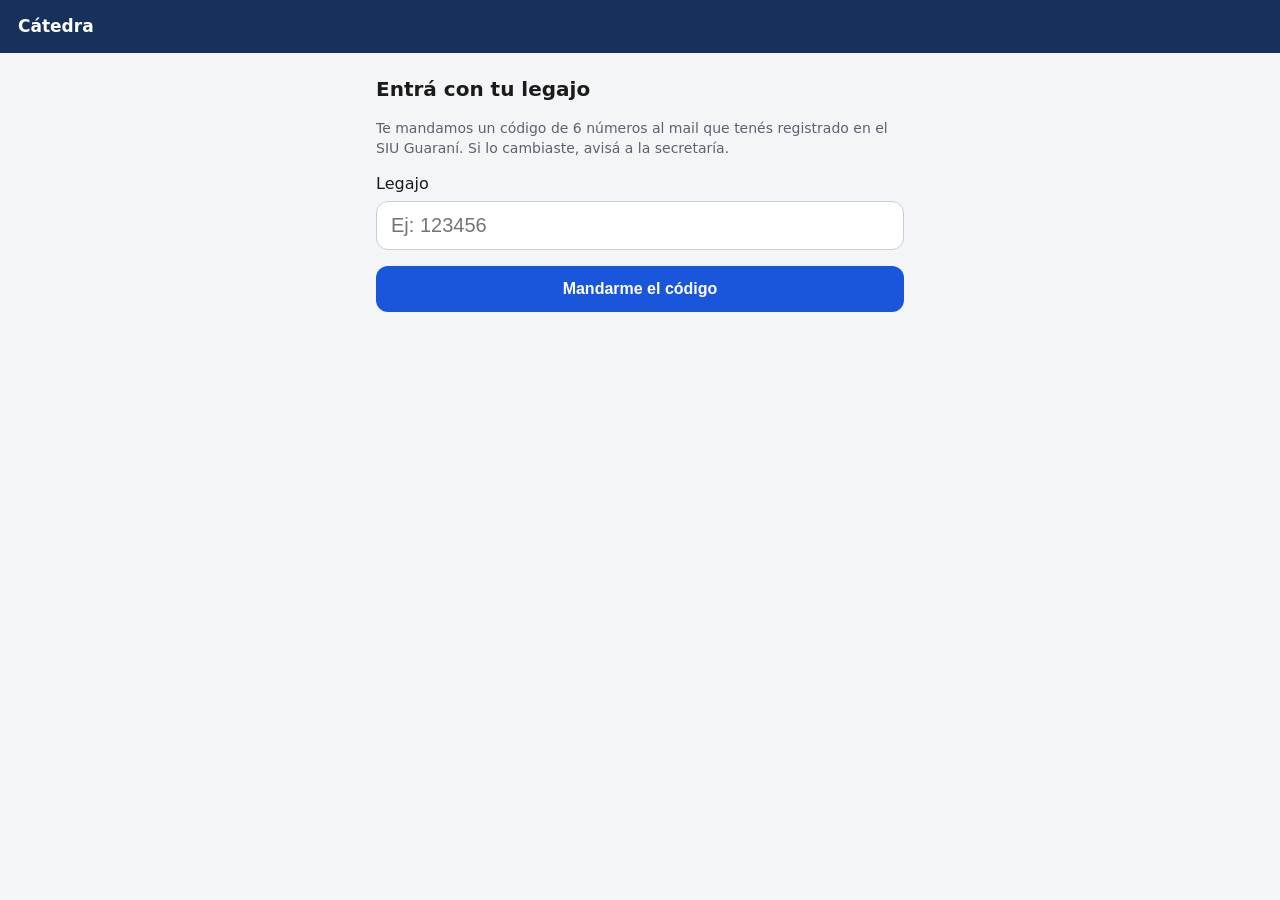
==== alumno/index.html @ 827f34fb "Datos de la cátedra desde la hoja Config; URL del Apps Script en config.js Co-Authored-By: Claude Op" ====
<!DOCTYPE html>
<html lang="es">
<head>
<meta charset="utf-8">
<meta name="viewport" content="width=device-width, initial-scale=1, viewport-fit=cover">
<meta name="theme-color" content="#16325c">
<title>App de la cátedra</title>
<link rel="manifest" href="manifest.webmanifest">
<link rel="icon" href="icon-192.png">
<link rel="apple-touch-icon" href="icon-192.png">
<meta name="apple-mobile-web-app-capable" content="yes">
<meta name="apple-mobile-web-app-title" content="Cátedra">
<style>
:root{--azul:#16325c;--azul2:#1a56db;--fondo:#f4f5f7;--carta:#fff;--txt:#1b1b1b;--sec:#5b6270;--borde:#e3e5ea;--ok:#127a3c;--okf:#dcf3e4;--warn:#8a5a00;--warnf:#fdf0cf;--err:#a52222;--errf:#fbdede}
*{box-sizing:border-box}
html,body{margin:0;background:var(--fondo);color:var(--txt);font-family:system-ui,-apple-system,"Segoe UI",Roboto,Arial,sans-serif;font-size:16px;line-height:1.45}
header{background:var(--azul);color:#fff;padding:14px 18px calc(14px);padding-top:calc(14px + env(safe-area-inset-top))}
header .t{font-size:17px;font-weight:600}
header .s{font-size:13px;opacity:.8}
main{max-width:560px;margin:0 auto;padding:16px 16px 96px}
h2{font-size:20px;margin:6px 0 12px}
h3{font-size:16px;margin:18px 0 8px}
.card{background:var(--carta);border:1px solid var(--borde);border-radius:14px;padding:16px;margin:0 0 12px}
.big{font-size:40px;font-weight:700;line-height:1}
.muted{color:var(--sec);font-size:14px}
.btn{display:block;width:100%;border:0;border-radius:12px;padding:14px;font-size:16px;font-weight:600;background:var(--azul2);color:#fff;text-align:center;text-decoration:none;cursor:pointer;margin:10px 0}
.btn.sec{background:#e8ebf1;color:var(--azul)}
.btn:disabled{opacity:.5}
input{width:100%;font-size:20px;padding:12px 14px;border:1px solid #c9cdd6;border-radius:12px;margin:6px 0;background:#fff}
input.cod{letter-spacing:8px;text-align:center;font-size:26px}
.aviso{border-left:4px solid var(--azul2);border-radius:0}
.chip{display:inline-block;font-size:12px;padding:2px 8px;border-radius:99px;background:#e8ebf1;color:var(--azul);margin-right:6px}
.msg{border-radius:12px;padding:12px;margin:10px 0;font-size:15px}
.msg.err{background:var(--errf);color:var(--err)}.msg.ok{background:var(--okf);color:var(--ok)}.msg.warn{background:var(--warnf);color:var(--warn)}
.est-ok{background:var(--okf);color:var(--ok)}.est-warn{background:var(--warnf);color:var(--warn)}.est-err{background:var(--errf);color:var(--err)}
table{width:100%;border-collapse:collapse;font-size:15px}
th,td{padding:8px 6px;text-align:center;border-bottom:1px solid var(--borde)}
th:first-child,td:first-child{text-align:left}
.fila{display:flex;justify-content:space-between;padding:8px 0;border-bottom:1px solid var(--borde)}
.fila:last-child{border-bottom:0}
#qrbox{background:#fff;border-radius:16px;padding:18px;display:flex;justify-content:center}
#qrbox img,#qrbox canvas{width:100%;max-width:320px;height:auto;image-rendering:pixelated}
nav{position:fixed;left:0;right:0;bottom:0;background:#fff;border-top:1px solid var(--borde);display:flex;padding-bottom:env(safe-area-inset-bottom)}
nav button{flex:1;border:0;background:none;padding:10px 2px 12px;font-size:12px;color:var(--sec);cursor:pointer}
nav button .i{display:block;font-size:20px;line-height:1.2}
nav button.on{color:var(--azul2);font-weight:600}
.oculto{display:none!important}
a{color:var(--azul2)}
</style>
</head>
<body>
<header><div style="display:flex;justify-content:space-between;align-items:flex-start;gap:12px"><div><div class="t" id="htit">Cátedra</div><div class="s" id="hsub"></div></div><button id="b-salir-top" class="oculto" style="background:none;border:1px solid rgba(255,255,255,.5);color:#fff;border-radius:8px;padding:6px 10px;font-size:13px;cursor:pointer;white-space:nowrap">Salir</button></div></header>
<main>

  <!-- ===== Ingreso ===== -->
  <section id="v-legajo" class="oculto">
    <h2>Entrá con tu legajo</h2>
    <p class="muted">Te mandamos un código de 6 números al mail que tenés registrado en el SIU Guaraní. Si lo cambiaste, avisá a la secretaría.</p>
    <label>Legajo<input id="in-leg" inputmode="numeric" autocomplete="off" placeholder="Ej: 123456"></label>
    <div id="m-leg"></div>
    <button class="btn" id="b-pedir">Mandarme el código</button>
  </section>

  <section id="v-codigo" class="oculto">
    <h2>Revisá tu mail</h2>
    <p class="muted" id="t-mail"></p>
    <input id="in-cod" class="cod" inputmode="numeric" maxlength="6" autocomplete="one-time-code" placeholder="••••••">
    <div id="m-cod"></div>
    <button class="btn" id="b-validar">Entrar</button>
    <button class="btn sec" id="b-reenviar">Reenviar código</button>
    <button class="btn sec" id="b-otro">Cambiar el legajo</button>
    <p class="muted">Si no te llega en un par de minutos, revisá la carpeta de spam o promociones.</p>
  </section>

  <!-- ===== Inicio ===== -->
  <section id="v-inicio" class="oculto">
    <h2 id="saludo"></h2>
    <div class="card" id="c-faltas"></div>
    <button class="btn" data-ir="qr">Mostrar mi QR</button>
    <div id="c-ultimo"></div>
    <button class="btn sec" data-ir="catedra">Información de la cátedra</button>
    <p class="muted" id="t-act"></p>
  </section>

  <!-- ===== Mi QR ===== -->
  <section id="v-qr" class="oculto">
    <h2>Mi QR</h2>
    <div id="qrbox"></div>
    <div class="card" style="margin-top:12px;text-align:center">
      <div style="font-size:18px;font-weight:600" id="qr-nom"></div>
      <div class="muted" id="qr-dat"></div>
    </div>
    <p class="muted">Mostráselo al ayudante al entrar a la clase. Funciona sin señal. Subí el brillo si cuesta leerlo.</p>
  </section>

  <!-- ===== Asistencia ===== -->
  <section id="v-asis" class="oculto">
    <h2>Asistencia</h2>
    <div id="asis-cont"></div>
    <p class="muted">Las faltas con certificado cuentan como presente solo cuando la secretaría las autoriza.</p>
  </section>

  <!-- ===== Notas ===== -->
  <section id="v-notas" class="oculto">
    <h2>Notas de parciales</h2>
    <div id="notas-cont"></div>
  </section>

  <!-- ===== Novedades ===== -->
  <section id="v-nov" class="oculto">
    <h2>Novedades</h2>
    <a class="btn sec" id="b-ig" target="_blank" rel="noopener">Seguí a la cátedra en Instagram</a>
    <div id="nov-cont"></div>
  </section>

  <!-- ===== Cátedra ===== -->
  <section id="v-catedra" class="oculto">
    <h2>La cátedra</h2>
    <div class="card" id="cat-cont"></div>
    <button class="btn sec" data-ir="inicio">Volver al inicio</button>
    <button class="btn sec" id="b-salir">Cerrar sesión en este celular</button>
  </section>

</main>
<nav id="nav" class="oculto">
  <button data-ir="inicio"><span class="i">⌂</span>Inicio</button>
  <button data-ir="qr"><span class="i">▦</span>Mi QR</button>
  <button data-ir="asis"><span class="i">✓</span>Asistencia</button>
  <button data-ir="notas"><span class="i">✎</span>Notas</button>
  <button data-ir="nov"><span class="i">◉</span>Novedades</button>
</nav>

<script src="../config.js"></script>
<script src="../catedra.js"></script>
<script src="qrcode.js"></script>
<script>
/* La dirección del Apps Script está en ../config.js; los datos de la cátedra salen de la hoja Config. */

var D = null, LEG = "";
function $(i) { return document.getElementById(i); }
function load(k, d) { try { var s = localStorage.getItem(k); return s ? JSON.parse(s) : d; } catch (e) { return d; } }
function save(k, v) { try { localStorage.setItem(k, JSON.stringify(v)); } catch (e) {} }
function esc(s) { return String(s == null ? "" : s).replace(/[&<>"]/g, function (c) { return { "&": "&amp;", "<": "&lt;", ">": "&gt;", '"': "&quot;" }[c]; }); }
function norm(s) { return String(s || "").toLowerCase().normalize("NFD").replace(/[̀-ͯ]/g, "").trim(); }
function msg(id, t, c) { $(id).innerHTML = t ? '<div class="msg ' + (c || "err") + '">' + esc(t) + "</div>" : ""; }

function api(accion, datos) {
  var body = JSON.stringify(Object.assign({ accion: accion, sesion: load("alu_sesion", "") }, datos || {}));
  return fetch(URL_API, { method: "POST", headers: { "Content-Type": "text/plain;charset=utf-8" }, body: body })
    .then(function (r) { return r.json(); })
    .then(function (j) { if (j && j.error) { var e = new Error(j.error); e.srv = true; throw e; } return j; });
}

/* ---------- navegación ---------- */
var VISTAS = ["legajo", "codigo", "inicio", "qr", "asis", "notas", "nov", "catedra"];
function ir(v) {
  VISTAS.forEach(function (x) { $("v-" + x).classList.toggle("oculto", x !== v); });
  var adentro = ["legajo", "codigo"].indexOf(v) < 0;
  $("nav").classList.toggle("oculto", !adentro);
  $("b-salir-top").classList.toggle("oculto", !adentro);
  [].forEach.call(document.querySelectorAll("nav button"), function (b) { b.classList.toggle("on", b.getAttribute("data-ir") === v); });
  window.scrollTo(0, 0);
}
document.addEventListener("click", function (e) {
  var b = e.target.closest("[data-ir]");
  if (b) { ir(b.getAttribute("data-ir")); }
});

/* ---------- ingreso ---------- */
function pedir(reenvio) {
  var leg = reenvio ? LEG : $("in-leg").value.trim();
  if (!leg) { msg("m-leg", "Escribí tu legajo."); return; }
  var b = reenvio ? $("b-reenviar") : $("b-pedir"); b.disabled = true;
  msg(reenvio ? "m-cod" : "m-leg", "Enviando...", "warn");
  api("alu_pedir", { legajo: leg }).then(function (r) {
    LEG = leg; save("alu_leg", leg);
    $("t-mail").textContent = "Te mandamos un código a " + r.mail + ". Escribilo acá abajo.";
    msg("m-leg", ""); msg("m-cod", reenvio ? "Te mandamos un código nuevo." : "", "ok");
    ir("codigo"); $("in-cod").value = ""; $("in-cod").focus();
  }).catch(function (e) {
    msg(reenvio ? "m-cod" : "m-leg", e.srv ? e.message : "No hay conexión. Probá de nuevo cuando tengas señal.");
  }).then(function () { b.disabled = false; });
}
$("b-pedir").onclick = function () { pedir(false); };
$("in-leg").onkeydown = function (e) { if (e.key === "Enter") { pedir(false); } };
$("b-reenviar").onclick = function () { pedir(true); };
$("b-otro").onclick = function () { msg("m-cod", ""); ir("legajo"); };
$("in-cod").oninput = function () { this.value = this.value.replace(/\D/g, "").slice(0, 6); if (this.value.length === 6) { validar(); } };
$("b-validar").onclick = validar;
function validar() {
  var c = $("in-cod").value.trim();
  if (c.length !== 6) { msg("m-cod", "El código tiene 6 números."); return; }
  $("b-validar").disabled = true; msg("m-cod", "Verificando...", "warn");
  api("alu_validar", { legajo: LEG, codigo: c }).then(function (r) {
    save("alu_sesion", r.sesion); msg("m-cod", "");
    return actualizar(true);
  }).catch(function (e) {
    msg("m-cod", e.srv ? e.message : "No hay conexión. Probá de nuevo cuando tengas señal.");
  }).then(function () { $("b-validar").disabled = false; });
}
function salir() {
  if (!confirm("¿Cerrar sesión en este celular? Para volver a entrar vas a necesitar un código nuevo por mail.")) { return; }
  api("alu_salir").catch(function () {});
  ["alu_sesion", "alu_datos"].forEach(function (k) { localStorage.removeItem(k); });
  D = null; $("in-leg").value = ""; ir("legajo");
}
$("b-salir").onclick = salir;
$("b-salir-top").onclick = salir;

/* ---------- datos ---------- */
function actualizar(irInicio) {
  return api("alu_datos").then(function (d) {
    D = d; save("alu_datos", d); pintar(); if (irInicio) { ir("inicio"); }
  }).catch(function (e) {
    if (e.srv && e.message === "SESION") {
      localStorage.removeItem("alu_sesion"); localStorage.removeItem("alu_datos");
      msg("m-leg", "Tu sesión venció. Volvé a entrar con tu legajo.", "warn"); ir("legajo"); return;
    }
    if (irInicio) {
      if (D) { pintar(); ir("inicio"); }
      else { msg("m-leg", e.srv ? e.message : "Necesitás señal para cargar tus datos la primera vez.", "warn"); ir("legajo"); }
    }
  });
}

function campo(obj, re) {
  if (!obj) { return null; }
  for (var k in obj) { if (re.test(norm(k))) { return obj[k]; } }
  return null;
}

function pintar() {
  if (!D) { return; }
  var a = D.alumno, r = D.resumen;
  $("hsub").textContent = a.apellido + ", " + a.nombre + " · Comisión " + a.com;
  $("saludo").textContent = "Hola, " + a.nombre.split(" ")[0];
  $("t-act").textContent = "Datos actualizados el " + D.actualizado + (navigator.onLine ? "" : " (sin conexión ahora)");

  /* faltas */
  var quedan = campo(r, /te quedan|quedan/), faltas = campo(r, /^faltas$/), perm = campo(r, /permitidas/) || (D.config && D.config.FALTAS_PERMITIDAS);
  var sit = campo(r, /situaci/);
  var q = parseInt(quedan, 10), cls = "est-ok";
  if (!isNaN(q) && q <= 0) { cls = "est-err"; } else if (!isNaN(q) && q <= 2) { cls = "est-warn"; }
  var htmlF = r
    ? '<div class="muted">Faltas que te quedan</div><div class="big">' + esc(quedan == null ? "-" : quedan) + '</div>' +
      '<div class="muted" style="margin-top:6px">Llevás ' + esc(faltas == null ? "-" : faltas) + " de " + esc(perm || "-") + " faltas permitidas en el año</div>" +
      (sit ? '<div class="msg ' + cls + '" style="margin-bottom:0">' + esc(sit) + "</div>" : "")
    : '<div class="muted">Todavía no hay datos de asistencia.</div>';
  $("c-faltas").innerHTML = htmlF;

  /* último aviso */
  var av = D.avisos || [];
  $("c-ultimo").innerHTML = av.length ? '<h3>Último aviso</h3>' + tarjetaAviso(av[0]) : "";

  /* QR */
  $("qr-nom").textContent = a.apellido + ", " + a.nombre;
  $("qr-dat").textContent = "Legajo " + a.legajo + " · Comisión " + a.com;
  if (D.qr && window.qrcode) {
    var qr = qrcode(0, "M"); qr.addData(D.qr); qr.make();
    $("qrbox").innerHTML = qr.createImgTag(8, 8, "Mi código QR");
  } else {
    $("qrbox").innerHTML = '<div class="msg warn">Tu QR todavía no está disponible. Avisá a la secretaría.</div>';
  }

  /* asistencia */
  if (r) {
    var filas = "";
    for (var k in r) {
      if (/legajo|apellido|nombre|comisi|alumno/.test(norm(k))) { continue; }
      filas += '<div class="fila"><span>' + esc(k) + "</span><strong>" + esc(r[k] === "" ? "-" : r[k]) + "</strong></div>";
    }
    $("asis-cont").innerHTML = '<div class="card">' + htmlF + '</div><div class="card">' + filas + "</div>";
  } else {
    $("asis-cont").innerHTML = '<div class="card muted">Todavía no hay datos de asistencia.</div>';
  }

  /* notas */
  $("notas-cont").innerHTML = tablaNotas(D.notas);

  /* novedades */
  var ig = (D.config && D.config.INSTAGRAM) || CATEDRA.INSTAGRAM;
  $("b-ig").href = ig || "#";
  $("b-ig").classList.toggle("oculto", !ig);
  $("nov-cont").innerHTML = av.length ? av.map(tarjetaAviso).join("") : '<div class="card muted">No hay avisos por ahora.</div>';

  /* cátedra */
  var cfg = D.config || {}, links = "";
  if (cfg.AULASWEB) { links += '<div class="fila"><span>AulasWeb</span><a href="' + esc(cfg.AULASWEB) + '" target="_blank" rel="noopener">Abrir</a></div>'; }
  var igUsr = cfg.INSTAGRAM_USUARIO || CATEDRA.INSTAGRAM_USUARIO || "Abrir", mail = cfg.CONTACTO || CATEDRA.CONTACTO;
  if (ig) { links += '<div class="fila"><span>Instagram</span><a href="' + esc(ig) + '" target="_blank" rel="noopener">' + esc(igUsr) + '</a></div>'; }
  if (mail) { links += '<div class="fila"><span>Secretaría</span><a href="mailto:' + esc(mail) + '">' + esc(mail) + "</a></div>"; }
  if (cfg.CRONOGRAMA) { links += '<div class="fila"><span>Cronograma</span><a href="' + esc(cfg.CRONOGRAMA) + '" target="_blank" rel="noopener">Ver</a></div>'; }
  if (cfg.CARTELERA) { links += '<div class="fila"><span>Cartelera</span><span>' + esc(cfg.CARTELERA) + "</span></div>"; }
  $("cat-cont").innerHTML = links;
}

function tarjetaAviso(x) {
  return '<div class="card aviso"><div style="margin-bottom:6px"><span class="chip">' + (x.general ? "Para todas las comisiones" : "Tu comisión") + "</span>" +
    '<span class="muted">' + esc(x.fecha) + (x.editado ? " · editado" : "") + "</span></div>" +
    (x.titulo ? '<div style="font-weight:600;margin-bottom:4px">' + esc(x.titulo) + "</div>" : "") +
    '<div style="white-space:pre-wrap">' + esc(x.texto) + "</div>" +
    (x.autor ? '<div class="muted" style="margin-top:6px">' + esc(x.autor) + "</div>" : "") + "</div>";
}

function tablaNotas(n) {
  if (!n) { return '<div class="card muted">Todavía no hay notas cargadas.</div>'; }
  var g = {}, cond = null, hay = false;
  for (var k in n) {
    var m = norm(k).match(/^p\s*(\d)\s*f\s*(\d)/);
    if (m) { g[m[1]] = g[m[1]] || {}; g[m[1]][m[2]] = n[k]; if (n[k] !== "") { hay = true; } }
    else if (/condici/.test(norm(k))) { cond = n[k]; }
  }
  var ps = Object.keys(g).sort();
  if (!ps.length) { return '<div class="card muted">Todavía no hay notas cargadas.</div>'; }
  var h = '<div class="card"><table><tr><th>Parcial</th><th>1.ª</th><th>2.ª</th><th>3.ª</th><th>4.ª</th></tr>';
  ps.forEach(function (p) {
    h += "<tr><td>" + p + ".º parcial</td>";
    for (var f = 1; f <= 4; f++) { var v = g[p][f]; h += "<td>" + esc(v === undefined || v === "" ? "–" : v) + "</td>"; }
    h += "</tr>";
  });
  h += '</table><p class="muted" style="margin-bottom:0">Cada columna es una fecha del parcial. Aprobás con 4 o más.</p></div>';
  if (cond) { h += '<div class="card"><div class="muted">Condición</div><div style="font-size:20px;font-weight:700">' + esc(cond) + "</div></div>"; }
  if (!hay) { h = '<div class="card muted">Todavía no hay notas cargadas.</div>'; }
  return h;
}

/* ---------- arranque ---------- */
cargarCatedra(function (c) {
  document.title = c.CATEDRA_CORTO || c.CATEDRA_NOMBRE;
  $("htit").textContent = c.CATEDRA_NOMBRE;
  if (!D) { $("hsub").textContent = c.INSTITUCION || ""; }
  if (c.COLOR) { document.documentElement.style.setProperty("--azul", c.COLOR); }
  colorCatedra(c);
});
if ("serviceWorker" in navigator) { navigator.serviceWorker.register("sw.js").catch(function () {}); }
(function () {
  LEG = load("alu_leg", "");
  if (LEG) { $("in-leg").value = LEG; }
  if (!load("alu_sesion", "")) { ir("legajo"); return; }
  D = load("alu_datos", null);
  if (D) { pintar(); ir("inicio"); }
  actualizar(!D);
  window.addEventListener("online", function () { actualizar(false); });
  document.addEventListener("visibilitychange", function () { if (!document.hidden && navigator.onLine) { actualizar(false); } });
})();
</script>
</body>
</html>
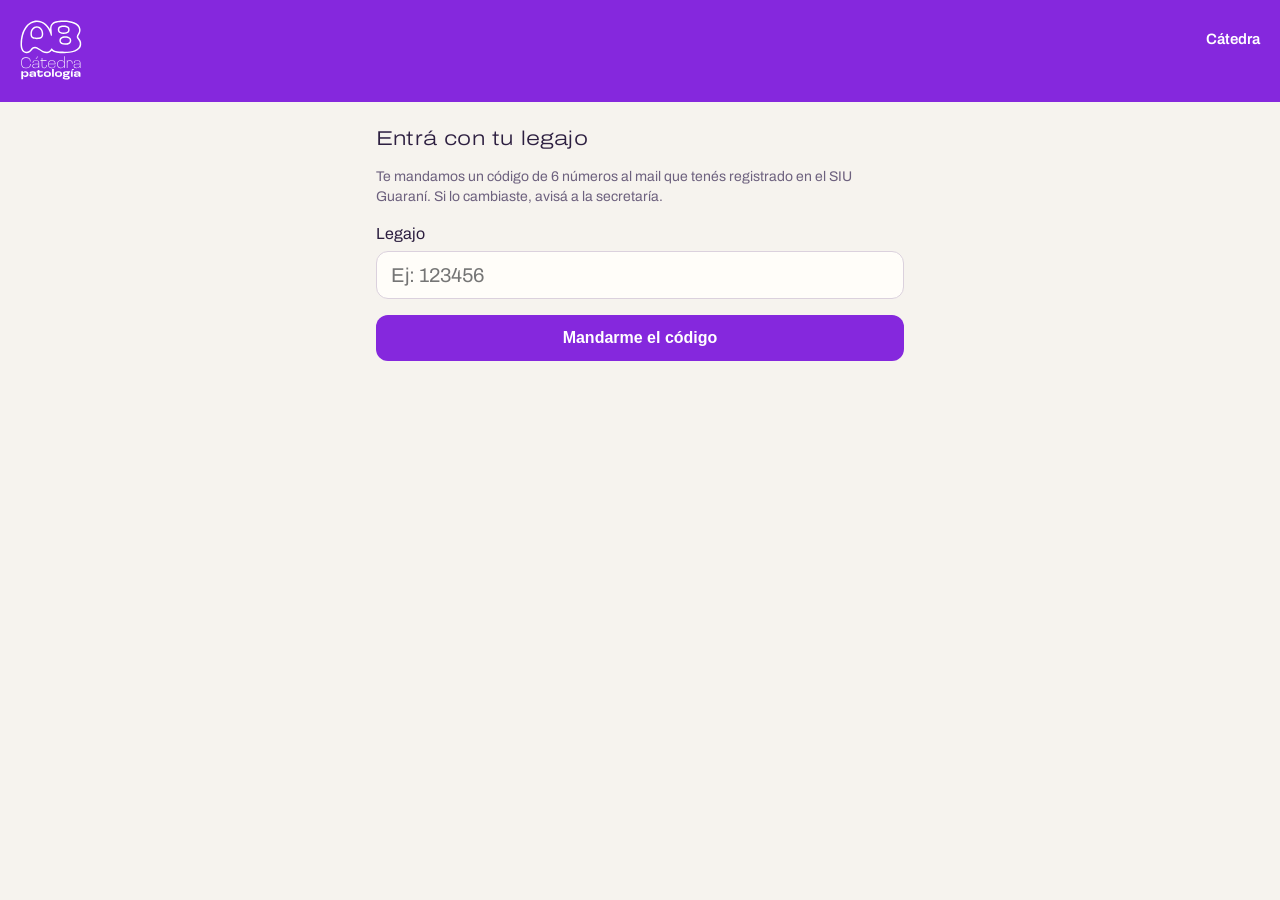
==== commit e4f98ade: "Add files via upload" ====
--- a/alumno/index.html
+++ b/alumno/index.html
@@ -3,7 +3,8 @@
 <head>
 <meta charset="utf-8">
 <meta name="viewport" content="width=device-width, initial-scale=1, viewport-fit=cover">
-<meta name="theme-color" content="#16325c">
+<meta name="theme-color" content="#8528dd">
+<link rel="stylesheet" href="../tema.css">
 <title>App de la cátedra</title>
 <link rel="manifest" href="manifest.webmanifest">
 <link rel="icon" href="icon-192.png">
@@ -11,25 +12,26 @@
 <meta name="apple-mobile-web-app-capable" content="yes">
 <meta name="apple-mobile-web-app-title" content="Cátedra">
 <style>
-:root{--azul:#16325c;--azul2:#1a56db;--fondo:#f4f5f7;--carta:#fff;--txt:#1b1b1b;--sec:#5b6270;--borde:#e3e5ea;--ok:#127a3c;--okf:#dcf3e4;--warn:#8a5a00;--warnf:#fdf0cf;--err:#a52222;--errf:#fbdede}
+/* Los colores salen de ../tema.css (color base de la hoja Config) */
+:root{--azul:var(--primario);--azul2:var(--primario);--txt:var(--texto);--sec:var(--texto-2);--ok:#127a3c;--okf:#dcf3e4;--warn:#8a5a00;--warnf:#fdf0cf;--err:#a52222;--errf:#fbdede}
 *{box-sizing:border-box}
-html,body{margin:0;background:var(--fondo);color:var(--txt);font-family:system-ui,-apple-system,"Segoe UI",Roboto,Arial,sans-serif;font-size:16px;line-height:1.45}
-header{background:var(--azul);color:#fff;padding:14px 18px calc(14px);padding-top:calc(14px + env(safe-area-inset-top))}
-header .t{font-size:17px;font-weight:600}
-header .s{font-size:13px;opacity:.8}
+html,body{margin:0;background:var(--fondo);color:var(--txt);font-family:var(--fuente-texto);font-size:16px;line-height:1.45}
+#b-salir-top{background:none;border:1px solid rgba(255,255,255,.55);color:#fff;border-radius:8px;padding:6px 10px;font-size:13px;cursor:pointer;white-space:nowrap;margin-top:8px}
 main{max-width:560px;margin:0 auto;padding:16px 16px 96px}
 h2{font-size:20px;margin:6px 0 12px}
 h3{font-size:16px;margin:18px 0 8px}
 .card{background:var(--carta);border:1px solid var(--borde);border-radius:14px;padding:16px;margin:0 0 12px}
-.big{font-size:40px;font-weight:700;line-height:1}
+.big{font-size:44px;font-weight:300;line-height:1;font-family:var(--fuente-titulo);font-stretch:125%}
 .muted{color:var(--sec);font-size:14px}
 .btn{display:block;width:100%;border:0;border-radius:12px;padding:14px;font-size:16px;font-weight:600;background:var(--azul2);color:#fff;text-align:center;text-decoration:none;cursor:pointer;margin:10px 0}
-.btn.sec{background:#e8ebf1;color:var(--azul)}
+.btn:hover{background:var(--primario-hover)}
+.btn.sec{background:var(--primario-suave);color:var(--v-800)}
 .btn:disabled{opacity:.5}
-input{width:100%;font-size:20px;padding:12px 14px;border:1px solid #c9cdd6;border-radius:12px;margin:6px 0;background:#fff}
+input{width:100%;font-size:20px;padding:12px 14px;border:1.5px solid var(--borde);border-radius:12px;margin:6px 0;background:var(--carta);color:var(--texto);font-family:inherit}
+input:focus{outline:0;border-color:var(--primario);box-shadow:0 0 0 3px var(--v-100)}
 input.cod{letter-spacing:8px;text-align:center;font-size:26px}
 .aviso{border-left:4px solid var(--azul2);border-radius:0}
-.chip{display:inline-block;font-size:12px;padding:2px 8px;border-radius:99px;background:#e8ebf1;color:var(--azul);margin-right:6px}
+.chip{display:inline-block;font-size:12px;padding:2px 9px;border-radius:99px;background:var(--primario-suave);color:var(--v-800);font-weight:600;margin-right:6px}
 .msg{border-radius:12px;padding:12px;margin:10px 0;font-size:15px}
 .msg.err{background:var(--errf);color:var(--err)}.msg.ok{background:var(--okf);color:var(--ok)}.msg.warn{background:var(--warnf);color:var(--warn)}
 .est-ok{background:var(--okf);color:var(--ok)}.est-warn{background:var(--warnf);color:var(--warn)}.est-err{background:var(--errf);color:var(--err)}
@@ -38,18 +40,21 @@
 th:first-child,td:first-child{text-align:left}
 .fila{display:flex;justify-content:space-between;padding:8px 0;border-bottom:1px solid var(--borde)}
 .fila:last-child{border-bottom:0}
-#qrbox{background:#fff;border-radius:16px;padding:18px;display:flex;justify-content:center}
+#qrbox{background:#fff;border:1px solid var(--borde);border-radius:16px;padding:18px;display:flex;justify-content:center}
 #qrbox img,#qrbox canvas{width:100%;max-width:320px;height:auto;image-rendering:pixelated}
-nav{position:fixed;left:0;right:0;bottom:0;background:#fff;border-top:1px solid var(--borde);display:flex;padding-bottom:env(safe-area-inset-bottom)}
-nav button{flex:1;border:0;background:none;padding:10px 2px 12px;font-size:12px;color:var(--sec);cursor:pointer}
-nav button .i{display:block;font-size:20px;line-height:1.2}
-nav button.on{color:var(--azul2);font-weight:600}
+nav{position:fixed;left:0;right:0;bottom:0;background:var(--carta);border-top:1px solid var(--borde);display:flex;padding-bottom:env(safe-area-inset-bottom)}
+nav button{flex:1;border:0;background:none;padding:9px 2px 11px;font-size:11.5px;color:var(--sec);cursor:pointer;font-family:inherit;display:flex;flex-direction:column;align-items:center;gap:3px}
+nav button .i{display:flex;align-items:center;justify-content:center;width:44px;height:28px;border-radius:14px;transition:background .2s}
+nav button.on{color:var(--primario);font-weight:600}
+nav button.on .i{background:var(--primario-suave)}
+nav button.on .ico{stroke-width:2.3}
 .oculto{display:none!important}
 a{color:var(--azul2)}
 </style>
 </head>
 <body>
-<header><div style="display:flex;justify-content:space-between;align-items:flex-start;gap:12px"><div><div class="t" id="htit">Cátedra</div><div class="s" id="hsub"></div></div><button id="b-salir-top" class="oculto" style="background:none;border:1px solid rgba(255,255,255,.5);color:#fff;border-radius:8px;padding:6px 10px;font-size:13px;cursor:pointer;white-space:nowrap">Salir</button></div></header>
+<div id="splash" aria-hidden="true"><img src="../logo.svg" alt=""><div class="puntos"><i></i><i></i><i></i></div></div>
+<header class="barra-cat"><img class="logo" src="../logo.svg" alt="Logo de la cátedra"><div class="info"><b id="htit">Cátedra</b><span id="hsub"></span><br><button id="b-salir-top" class="oculto">Salir</button></div></header>
 <main>
 
   <!-- ===== Ingreso ===== -->
@@ -123,11 +128,11 @@
 
 </main>
 <nav id="nav" class="oculto">
-  <button data-ir="inicio"><span class="i">⌂</span>Inicio</button>
-  <button data-ir="qr"><span class="i">▦</span>Mi QR</button>
-  <button data-ir="asis"><span class="i">✓</span>Asistencia</button>
-  <button data-ir="notas"><span class="i">✎</span>Notas</button>
-  <button data-ir="nov"><span class="i">◉</span>Novedades</button>
+  <button data-ir="inicio"><span class="i" data-ico="inicio"></span>Inicio</button>
+  <button data-ir="qr"><span class="i" data-ico="qr"></span>Mi QR</button>
+  <button data-ir="asis"><span class="i" data-ico="asistencia"></span>Asistencia</button>
+  <button data-ir="notas"><span class="i" data-ico="notas"></span>Notas</button>
+  <button data-ir="nov"><span class="i" data-ico="novedades"></span>Novedades</button>
 </nav>
 
 <script src="../config.js"></script>
@@ -246,6 +251,51 @@
       '<div class="muted" style="margin-top:6px">Llevás ' + esc(faltas == null ? "-" : faltas) + " de " + esc(perm || "-") + " faltas permitidas en el año</div>" +
       (sit ? '<div class="msg ' + cls + '" style="margin-bottom:0">' + esc(sit) + "</div>" : "")
     : '<div class="muted">Todavía no hay datos de asistencia.</div>';
+  /* Si el servidor manda la asistencia por tipo de clase, se usa esa (incluye el cálculo del %) */
+  var AS = D.asistencia, htmlCalc = "", htmlTipos = "";
+  if (AS && AS.tipos && AS.tipos.length) {
+    var ob = AS.tipos.filter(function (t) { return t.obligatoria; });
+    var juntas = AS.regla === "TODAS JUNTAS" || ob.length <= 1;
+    var base = AS.regla === "TODAS JUNTAS" ? AS.total : ob[0];
+    if (base) {
+      var qq = base.quedan, cl = qq < 0 ? "est-err" : (qq <= 2 ? "est-warn" : "est-ok");
+      htmlF = '<div class="muted">Faltas que te quedan' + (ob.length > 1 && AS.regla !== "TODAS JUNTAS" ? " en " + esc(base.tipo) : "") + '</div>' +
+        '<div class="big">' + esc(Math.max(qq, 0)) + '</div>' +
+        '<div class="muted" style="margin-top:6px">Llevás ' + esc(base.faltas) + " de " + esc(base.permitidas) + " faltas permitidas en el año</div>";
+      if (!juntas) {
+        htmlF += ob.slice(1).map(function (t) { return '<div class="fila"><span>' + esc(t.tipo) + '</span><strong>te quedan ' + esc(Math.max(t.quedan, 0)) + "</strong></div>"; }).join("");
+      }
+      htmlF += '<div class="msg ' + (AS.situacion.indexOf("Super") === 0 ? "est-err" : (AS.situacion.indexOf("límite") >= 0 ? "est-warn" : "est-ok")) + '" style="margin-bottom:0">' + esc(AS.situacion) + "</div>";
+    }
+    /* Detalle por tipo */
+    htmlTipos = AS.tipos.map(function (t) {
+      return '<div class="card"><h3 style="margin-top:0">' + esc(t.tipo) + (t.obligatoria ? "" : ' <span class="chip">no obligatoria</span>') + "</h3>" +
+        '<div class="fila"><span>Clases dadas</span><strong>' + esc(t.clasesDadas) + " de " + esc(t.clasesAnio) + "</strong></div>" +
+        '<div class="fila"><span>Presentes</span><strong>' + esc(t.presentes) + "</strong></div>" +
+        (t.justificadas ? '<div class="fila"><span>Faltas justificadas</span><strong>' + esc(t.justificadas) + "</strong></div>" : "") +
+        '<div class="fila"><span>Faltas</span><strong>' + esc(t.faltas) + "</strong></div>" +
+        (t.obligatoria ? '<div class="fila"><span>Te quedan</span><strong>' + esc(Math.max(t.quedan, 0)) + "</strong></div>" : "") + "</div>";
+    }).join("");
+    /* ¿Cómo se calcula? */
+    var filasC = ob.map(function (t) {
+      if (t.modo === "A mano") {
+        return "<li><b>" + esc(t.tipo) + ":</b> son " + esc(t.clasesAnio) + " clases en el año y la cátedra fija " + esc(t.permitidas) +
+          " faltas permitidas, así que tenés que estar en " + esc(t.minimo) + ".</li>";
+      }
+      return "<li><b>" + esc(t.tipo) + ":</b> son " + esc(t.clasesAnio) + " clases en el año. El " + esc(t.pct) + "% da " +
+        esc(String(Math.round(t.clasesAnio * t.pct) / 100).replace(".", ",")) + ", así que tenés que estar en " + esc(t.minimo) +
+        " y podés faltar a " + esc(t.permitidas) + ".</li>";
+    }).join("");
+    if (AS.regla === "TODAS JUNTAS" && ob.length > 1) {
+      filasC += "<li><b>En total:</b> se suman las " + esc(AS.total.clases) + " clases obligatorias y podés faltar a " + esc(AS.total.permitidas) + " entre todas.</li>";
+    } else if (ob.length > 1) {
+      filasC += "<li>Cada tipo de clase se cuenta por separado: pasarte en uno solo ya alcanza para perder la regularidad.</li>";
+    }
+    var auto = ob.filter(function (t) { return t.modo !== "A mano"; });
+    htmlCalc = '<div class="card"><h3 style="margin-top:0">¿Cómo se calculan tus faltas?</h3>' +
+      (auto.length ? '<p class="muted" style="margin-top:0">Para ser regular tenés que cumplir el ' + esc(auto[0].pct) + '% de las actividades obligatorias. Si la cuenta da con coma, se redondea para arriba la cantidad de clases a las que tenés que ir.</p>' : "") +
+      '<ul style="padding-left:18px;margin:0">' + filasC + "</ul></div>";
+  }
   $("c-faltas").innerHTML = htmlF;
 
   /* último aviso */
@@ -263,7 +313,9 @@
   }
 
   /* asistencia */
-  if (r) {
+  if (AS && AS.tipos && AS.tipos.length) {
+    $("asis-cont").innerHTML = '<div class="card">' + htmlF + "</div>" + htmlTipos + htmlCalc;
+  } else if (r) {
     var filas = "";
     for (var k in r) {
       if (/legajo|apellido|nombre|comisi|alumno/.test(norm(k))) { continue; }
@@ -325,6 +377,8 @@
 }
 
 /* ---------- arranque ---------- */
+[].forEach.call(document.querySelectorAll("[data-ico]"), function (e) { e.innerHTML = icono(e.getAttribute("data-ico")); });
+setTimeout(function () { var sp = $("splash"); if (sp) { sp.classList.add("fuera"); setTimeout(function () { sp.remove(); }, 400); } }, 1100);
 cargarCatedra(function (c) {
   document.title = c.CATEDRA_CORTO || c.CATEDRA_NOMBRE;
   $("htit").textContent = c.CATEDRA_NOMBRE;
@@ -344,5 +398,6 @@
   document.addEventListener("visibilitychange", function () { if (!document.hidden && navigator.onLine) { actualizar(false); } });
 })();
 </script>
+<script src="../instalar.js" data-nombre="la app de la cátedra"></script>
 </body>
 </html>
--- a/tema.css
+++ b/tema.css
@@ -0,0 +1,48 @@
+/* ===== Tema de la cátedra =====
+   Todo sale de UN color base (--base). catedra.js lo toma de la clave COLOR de la hoja Config,
+   así otra cátedra cambia el color sin tocar el código. El logo es el archivo logo.svg (en blanco).
+   Tipografías: Loos ExtraWide / Loos Normal si la cátedra tiene la licencia web; si no, Archivo. */
+@import url("https://fonts.googleapis.com/css2?family=Archivo:wdth,wght@62..125,300..700&display=swap");
+:root{
+  --base:#8528dd;
+  --v-50: color-mix(in oklab, var(--base) 6%,  #fff);
+  --v-100:color-mix(in oklab, var(--base) 13%, #fff);
+  --v-200:color-mix(in oklab, var(--base) 28%, #fff);
+  --v-300:color-mix(in oklab, var(--base) 50%, #fff);
+  --v-600:color-mix(in oklab, var(--base) 85%, #000);
+  --v-700:color-mix(in oklab, var(--base) 68%, #000);
+  --v-800:color-mix(in oklab, var(--base) 50%, #000);
+
+  --fondo:#F6F3EE;
+  --carta:#FFFDF9;
+  --borde:color-mix(in oklab, var(--base) 10%, #E6E1DA);
+  --texto:color-mix(in oklab, var(--base) 18%, #1d1822);
+  --texto-2:color-mix(in oklab, var(--base) 12%, #6a6470);
+  --primario:var(--base);
+  --primario-hover:var(--v-600);
+  --primario-suave:var(--v-100);
+  --sobre-primario:#FFFFFF;
+
+  --fuente-titulo:"Loos ExtraWide","Archivo",system-ui,sans-serif;
+  --fuente-texto:"Loos Normal","Archivo",system-ui,-apple-system,"Segoe UI",Roboto,Arial,sans-serif;
+}
+html,body{background:var(--fondo);color:var(--texto);font-family:var(--fuente-texto)}
+h1,h2,.tit{font-family:var(--fuente-titulo);font-stretch:125%;font-weight:300;letter-spacing:.01em}
+
+/* Barra superior con el logo (más aire arriba y abajo) */
+.barra-cat{background:var(--primario);color:var(--sobre-primario);
+  padding:calc(20px + env(safe-area-inset-top)) 20px 22px;display:flex;align-items:center;justify-content:space-between;gap:16px}
+.barra-cat .logo{height:60px;width:auto;flex:none;display:block}
+.barra-cat .info{text-align:right;line-height:1.3;min-width:0}
+.barra-cat .info b{display:block;font-size:15px;font-weight:600}
+.barra-cat .info span{font-size:13px;opacity:.88}
+
+/* Splash: violeta con el logo en blanco puro */
+#splash{position:fixed;inset:0;z-index:50;background:var(--primario);display:flex;align-items:center;justify-content:center;transition:opacity .35s ease}
+#splash img{width:min(56vw,260px);height:auto}
+#splash .puntos{position:absolute;bottom:calc(64px + env(safe-area-inset-bottom));display:flex;gap:8px}
+#splash .puntos i{width:8px;height:8px;border-radius:50%;background:#fff;opacity:.35;animation:pb-p 1.2s infinite}
+#splash .puntos i:nth-child(2){animation-delay:.2s}#splash .puntos i:nth-child(3){animation-delay:.4s}
+#splash.fuera{opacity:0;pointer-events:none}
+@keyframes pb-p{50%{opacity:1}}
+@media (prefers-reduced-motion: reduce){#splash .puntos i{animation:none;opacity:.8}#splash{transition:none}}
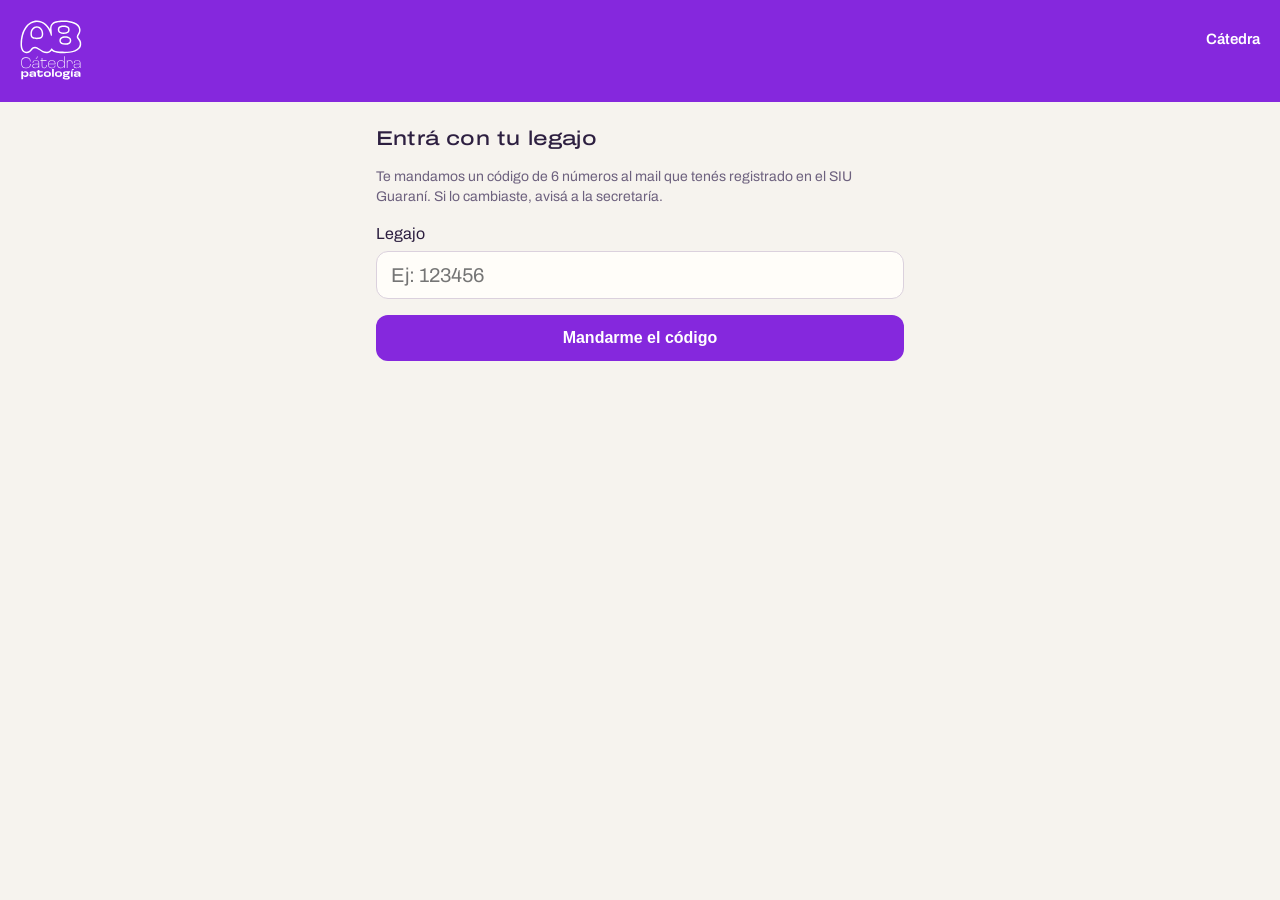
==== commit 4d6772ce: "App alumno: mandar certificado, promoción y número de avisos nuevos" ====
--- a/alumno/index.html
+++ b/alumno/index.html
@@ -47,6 +47,8 @@
 nav button .i{display:flex;align-items:center;justify-content:center;width:44px;height:28px;border-radius:14px;transition:background .2s}
 nav button.on{color:var(--primario);font-weight:600}
 nav button.on .i{background:var(--primario-suave)}
+nav button .i{position:relative}
+.badge{position:absolute;top:-3px;right:2px;min-width:18px;height:18px;padding:0 5px;border-radius:99px;background:#e5484d;color:#fff;font:700 11px/18px system-ui,sans-serif;text-align:center;box-shadow:0 0 0 2px var(--carta)}
 nav button.on .ico{stroke-width:2.3}
 .oculto{display:none!important}
 a{color:var(--azul2)}
@@ -102,7 +104,20 @@
   <section id="v-asis" class="oculto">
     <h2>Asistencia</h2>
     <div id="asis-cont"></div>
-    <p class="muted">Las faltas con certificado cuentan como presente solo cuando la secretaría las autoriza.</p>
+    <div class="card" id="justif">
+      <h3 style="margin-top:0">¿Faltaste con certificado?</h3>
+      <p class="muted" style="margin-top:0">Mandalo y la secretaría lo revisa. La falta cuenta como presente cuando lo autoriza.</p>
+      <div id="justif-form" class="oculto">
+        <label class="muted" for="justif-dia">¿Qué día faltaste?</label>
+        <select id="justif-dia" style="width:100%;font-size:17px;padding:12px;border:1.5px solid var(--borde);border-radius:12px;background:var(--carta);color:var(--texto);margin:6px 0;font-family:inherit"></select>
+        <p class="muted" style="margin:4px 0 0">Se abre tu mail con todo escrito: solo adjuntá la foto del certificado y enviá.</p>
+        <button class="btn" id="justif-mail">Abrir mi mail</button>
+        <button class="btn sec" id="justif-cancelar">Cancelar</button>
+      </div>
+      <button class="btn" id="justif-abrir">Mandar certificado</button>
+      <div id="justif-msg"></div>
+      <div id="justif-pedidos"></div>
+    </div>
   </section>
 
   <!-- ===== Notas ===== -->
@@ -164,6 +179,7 @@
   $("nav").classList.toggle("oculto", !adentro);
   $("b-salir-top").classList.toggle("oculto", !adentro);
   [].forEach.call(document.querySelectorAll("nav button"), function (b) { b.classList.toggle("on", b.getAttribute("data-ir") === v); });
+  if (v === "nov") { marcarAvisosLeidos(); }
   window.scrollTo(0, 0);
 }
 document.addEventListener("click", function (e) {
@@ -234,6 +250,19 @@
   return null;
 }
 
+/* Avisos sin leer: número rojo sobre Novedades en la barra de abajo */
+function claveAviso(x) { return [x.fecha, x.titulo, String(x.texto || "").slice(0, 60)].join("|"); }
+function badgeNovedades() {
+  var vistos = load("alu_av_vistos", {}), n = ((D && D.avisos) || []).filter(function (a) { return !vistos[claveAviso(a)]; }).length;
+  var i = document.querySelector('nav button[data-ir="nov"] .i'); if (!i) { return; }
+  var b = i.querySelector(".badge"); if (b) { b.remove(); }
+  if (n) { b = document.createElement("span"); b.className = "badge"; b.textContent = n > 9 ? "9+" : n; i.appendChild(b); }
+  i.parentNode.setAttribute("aria-label", "Novedades" + (n ? ": " + n + " sin leer" : ""));
+}
+function marcarAvisosLeidos() {
+  var vistos = load("alu_av_vistos", {}); ((D && D.avisos) || []).forEach(function (a) { vistos[claveAviso(a)] = 1; });
+  save("alu_av_vistos", vistos); badgeNovedades();
+}
 function pintar() {
   if (!D) { return; }
   var a = D.alumno, r = D.resumen;
@@ -334,6 +363,8 @@
   $("b-ig").href = ig || "#";
   $("b-ig").classList.toggle("oculto", !ig);
   $("nov-cont").innerHTML = av.length ? av.map(tarjetaAviso).join("") : '<div class="card muted">No hay avisos por ahora.</div>';
+  badgeNovedades();
+  if (!$("v-nov").classList.contains("oculto")) { marcarAvisosLeidos(); }
 
   /* cátedra */
   var cfg = D.config || {}, links = "";
@@ -354,6 +385,20 @@
     (x.autor ? '<div class="muted" style="margin-top:6px">' + esc(x.autor) + "</div>" : "") + "</div>";
 }
 
+/* Promoción: 7 o más en la 1.ª fecha de los 3 parciales.
+   "En vías": todas las 1.ª fechas que ya rindió son 7 o más. Si rindió un parcial y no le dio 7 en la 1.ª fecha, ya no promociona. */
+function promocion(g) {
+  var num = function (x) { var n = parseFloat(String(x == null ? "" : x).replace(",", ".")); return isNaN(n) ? null : n; };
+  var rendidos = 0, ok = 0, corta = false;
+  ["1", "2", "3"].forEach(function (p) {
+    var fs = g[p] || {}, f1 = num(fs[1]), otras = [2, 3, 4].some(function (f) { return num(fs[f]) !== null; });
+    if (f1 !== null || otras) { rendidos++; if (f1 !== null && f1 >= 7) { ok++; } else { corta = true; } }
+  });
+  if (!rendidos) { return ""; }
+  if (corta) { return '<div class="card"><div class="muted">Promoción</div><div style="font-weight:700;margin-top:2px">No promocionás este año</div><div class="muted" style="margin-top:4px">Para promocionar hace falta 7 o más en la 1.ª fecha de los 3 parciales. Igual podés aprobar la cursada con 4 o más.</div></div>'; }
+  if (ok === 3) { return '<div class="card" style="border-color:var(--primario)"><div class="muted">Promoción</div><div style="font-weight:700;font-size:20px;color:var(--primario);margin-top:2px">¡Promocionás!</div><div class="muted" style="margin-top:4px">Sacaste 7 o más en la 1.ª fecha de los 3 parciales.</div></div>'; }
+  return '<div class="card" style="border-color:var(--primario);background:var(--v-50)"><div class="muted">Promoción</div><div style="font-weight:700;font-size:18px;color:var(--primario);margin-top:2px">En vías de promoción</div><div class="muted" style="margin-top:4px">Vas ' + ok + ' de 3: seguí con 7 o más en la 1.ª fecha ' + (3 - ok === 1 ? "del parcial que falta" : "de los parciales que faltan") + '.</div></div>';
+}
 function tablaNotas(n) {
   if (!n) { return '<div class="card muted">Todavía no hay notas cargadas.</div>'; }
   var g = {}, cond = null, hay = false;
@@ -370,11 +415,44 @@
     for (var f = 1; f <= 4; f++) { var v = g[p][f]; h += "<td>" + esc(v === undefined || v === "" ? "–" : v) + "</td>"; }
     h += "</tr>";
   });
-  h += '</table><p class="muted" style="margin-bottom:0">Cada columna es una fecha del parcial. Aprobás con 4 o más.</p></div>';
+  h += '</table><p class="muted" style="margin-bottom:0">Cada columna es una fecha del parcial. Aprobás con <b>4</b> o más. Promocionás con <b>7 o más en la 1.ª fecha</b> de cada parcial.</p></div>';
+  h += promocion(g);
   if (cond) { h += '<div class="card"><div class="muted">Condición</div><div style="font-size:20px;font-weight:700">' + esc(cond) + "</div></div>"; }
   if (!hay) { h = '<div class="card muted">Todavía no hay notas cargadas.</div>'; }
   return h;
 }
+
+/* ---------- Justificaciones: mandar certificado por mail ---------- */
+var JU = null;
+function cargarJustif() {
+  api("alu_justif").then(function (r) { JU = r; pintarJustif(); }).catch(function () { $("justif-msg").innerHTML = '<div class="msg warn">Necesitás señal para mandar un certificado.</div>'; });
+}
+function diaLindo(iso) { var p = String(iso || "").split("-"); return p.length === 3 ? p[2] + "/" + p[1] + "/" + p[0] : iso; }
+function pintarJustif() {
+  if (!JU) { return; }
+  $("justif-msg").innerHTML = "";
+  var sel = $("justif-dia"); sel.innerHTML = "";
+  JU.ausencias.forEach(function (x) { var o = document.createElement("option"); o.value = x.fecha + "|" + x.tipo; o.textContent = diaLindo(x.fecha) + " · " + x.tipo; sel.appendChild(o); });
+  $("justif-abrir").disabled = !JU.ausencias.length;
+  $("justif-abrir").textContent = JU.ausencias.length ? "Mandar certificado" : "No tenés faltas para justificar";
+  var est = { "En revisión": "est-warn", "Autorizada": "est-ok", "No autorizada": "est-err" };
+  $("justif-pedidos").innerHTML = JU.pedidos.length ? '<h3>Tus certificados</h3>' + JU.pedidos.map(function (p) {
+    return '<div class="fila"><span>' + esc(diaLindo(p.fecha)) + " · " + esc(p.tipo) + (p.obs && p.estado === "No autorizada" ? '<br><span class="muted">' + esc(p.obs) + "</span>" : "") +
+      '</span><span class="chip ' + (est[p.estado] || "") + '" style="margin:0;align-self:center;white-space:nowrap">' + esc(p.estado) + "</span></div>";
+  }).join("") : "";
+}
+$("justif-abrir").onclick = function () { $("justif-form").classList.remove("oculto"); $("justif-abrir").classList.add("oculto"); };
+$("justif-cancelar").onclick = function () { $("justif-form").classList.add("oculto"); $("justif-abrir").classList.remove("oculto"); };
+$("justif-mail").onclick = function () {
+  if (!JU || !D) { return; }
+  var v = $("justif-dia").value.split("|"), a = D.alumno;
+  var asunto = JU.asunto + " · Legajo " + a.legajo + " · Comisión " + a.com + " · " + diaLindo(v[0]) + " · " + v[1];
+  var cuerpo = "Adjunto el certificado de la falta del " + diaLindo(v[0]) + " (" + v[1] + ").\n\nNombre: " + a.apellido + ", " + a.nombre + "\nLegajo: " + a.legajo + "\nComisión: " + a.com + "\n\n(No cambies el asunto del mail: así la app lo carga sola.)";
+  location.href = "mailto:" + JU.mail + "?subject=" + encodeURIComponent(asunto) + "&body=" + encodeURIComponent(cuerpo);
+  $("justif-form").classList.add("oculto"); $("justif-abrir").classList.remove("oculto");
+  $("justif-msg").innerHTML = '<div class="msg ok">Cuando lo mandes, en unos minutos aparece acá abajo como «En revisión».</div>';
+};
+document.addEventListener("click", function (e) { var b = e.target.closest('[data-ir="asis"]'); if (b) { cargarJustif(); } });
 
 /* ---------- arranque ---------- */
 [].forEach.call(document.querySelectorAll("[data-ico]"), function (e) { e.innerHTML = icono(e.getAttribute("data-ico")); });
--- a/tema.css
+++ b/tema.css
@@ -27,7 +27,7 @@
   --fuente-texto:"Loos Normal","Archivo",system-ui,-apple-system,"Segoe UI",Roboto,Arial,sans-serif;
 }
 html,body{background:var(--fondo);color:var(--texto);font-family:var(--fuente-texto)}
-h1,h2,.tit{font-family:var(--fuente-titulo);font-stretch:125%;font-weight:300;letter-spacing:.01em}
+h1,h2,.tit{font-family:var(--fuente-titulo);font-stretch:125%;font-weight:500;letter-spacing:.01em}
 
 /* Barra superior con el logo (más aire arriba y abajo) */
 .barra-cat{background:var(--primario);color:var(--sobre-primario);
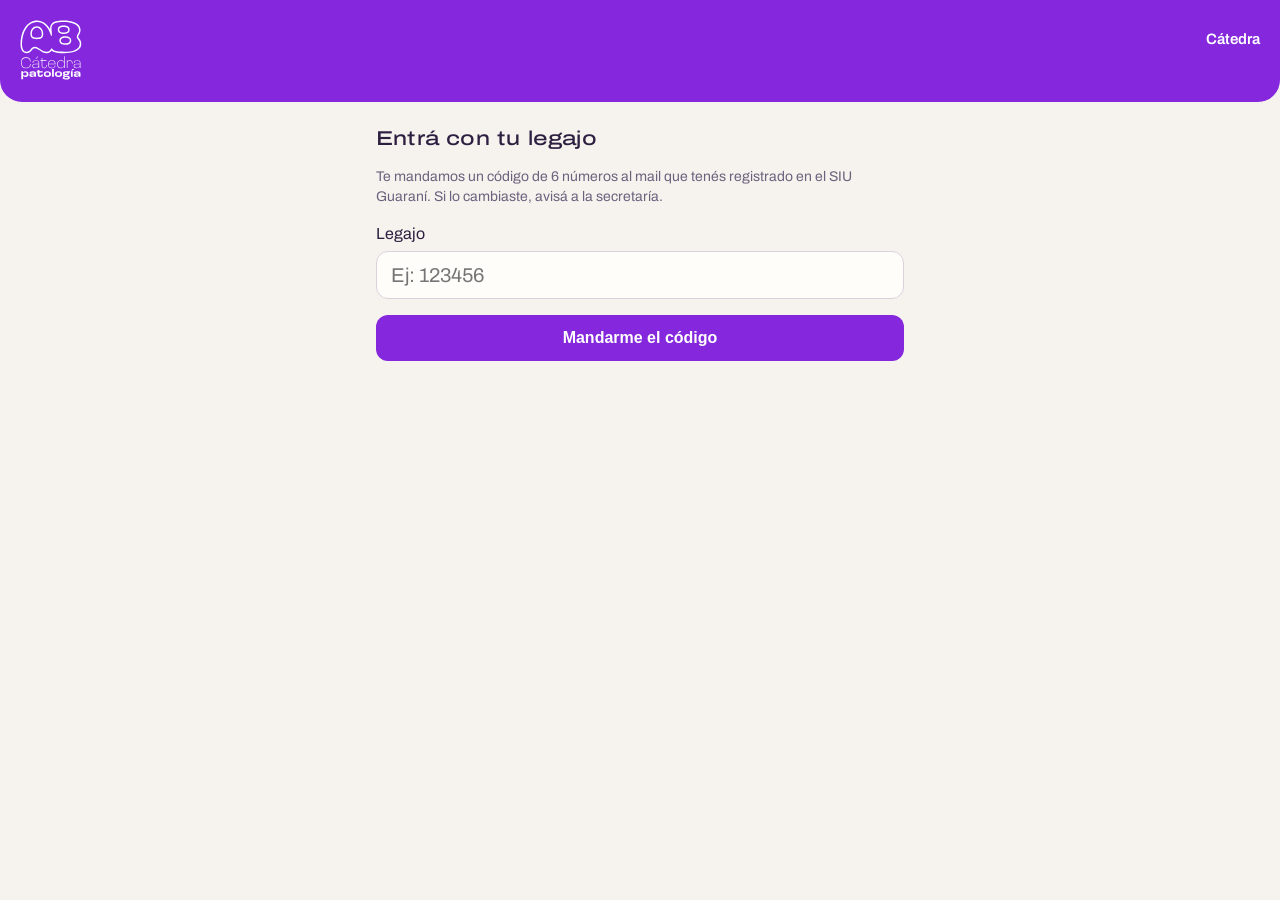
==== commit 7fc5ec07: "App alumno: íconos en todas las pantallas y usuario en la barra" ====
--- a/alumno/index.html
+++ b/alumno/index.html
@@ -38,7 +38,7 @@
 table{width:100%;border-collapse:collapse;font-size:15px}
 th,td{padding:8px 6px;text-align:center;border-bottom:1px solid var(--borde)}
 th:first-child,td:first-child{text-align:left}
-.fila{display:flex;justify-content:space-between;padding:8px 0;border-bottom:1px solid var(--borde)}
+.fila{display:flex;justify-content:space-between;align-items:center;gap:12px;padding:8px 0;border-bottom:1px solid var(--borde)}
 .fila:last-child{border-bottom:0}
 #qrbox{background:#fff;border:1px solid var(--borde);border-radius:16px;padding:18px;display:flex;justify-content:center}
 #qrbox img,#qrbox canvas{width:100%;max-width:320px;height:auto;image-rendering:pixelated}
@@ -51,6 +51,15 @@
 .badge{position:absolute;top:-3px;right:2px;min-width:18px;height:18px;padding:0 5px;border-radius:99px;background:#e5484d;color:#fff;font:700 11px/18px system-ui,sans-serif;text-align:center;box-shadow:0 0 0 2px var(--carta)}
 nav button.on .ico{stroke-width:2.3}
 .oculto{display:none!important}
+/* Íconos dentro de títulos, botones y filas */
+.tit-ico{display:flex;align-items:center;gap:8px}
+.tit-ico .ico{width:20px;height:20px;color:var(--primario);flex:none}
+.btn .ico{width:20px;height:20px;vertical-align:-4px;margin-right:8px}
+.fila a{text-align:right;font-size:14px}
+.fila .et{flex:none;display:flex;align-items:center;gap:8px}
+.fila .et .ico{width:20px;height:20px;color:var(--primario)}
+.hu{display:inline-flex;align-items:center;gap:5px}
+.hu .ico{width:15px;height:15px;flex:none}
 a{color:var(--azul2)}
 </style>
 </head>
@@ -83,9 +92,9 @@
   <section id="v-inicio" class="oculto">
     <h2 id="saludo"></h2>
     <div class="card" id="c-faltas"></div>
-    <button class="btn" data-ir="qr">Mostrar mi QR</button>
+    <button class="btn" data-ir="qr"><span data-ico="qr"></span>Mostrar mi QR</button>
     <div id="c-ultimo"></div>
-    <button class="btn sec" data-ir="catedra">Información de la cátedra</button>
+    <button class="btn sec" data-ir="catedra"><span data-ico="info"></span>Información de la cátedra</button>
     <p class="muted" id="t-act"></p>
   </section>
 
@@ -105,13 +114,13 @@
     <h2>Asistencia</h2>
     <div id="asis-cont"></div>
     <div class="card" id="justif">
-      <h3 style="margin-top:0">¿Faltaste con certificado?</h3>
+      <h3 class="tit-ico" style="margin-top:0"><span data-ico="clip"></span>¿Faltaste con certificado?</h3>
       <p class="muted" style="margin-top:0">Mandalo y la secretaría lo revisa. La falta cuenta como presente cuando lo autoriza.</p>
       <div id="justif-form" class="oculto">
         <label class="muted" for="justif-dia">¿Qué día faltaste?</label>
         <select id="justif-dia" style="width:100%;font-size:17px;padding:12px;border:1.5px solid var(--borde);border-radius:12px;background:var(--carta);color:var(--texto);margin:6px 0;font-family:inherit"></select>
         <p class="muted" style="margin:4px 0 0">Se abre tu mail con todo escrito: solo adjuntá la foto del certificado y enviá.</p>
-        <button class="btn" id="justif-mail">Abrir mi mail</button>
+        <button class="btn" id="justif-mail"><span data-ico="mail"></span>Abrir mi mail</button>
         <button class="btn sec" id="justif-cancelar">Cancelar</button>
       </div>
       <button class="btn" id="justif-abrir">Mandar certificado</button>
@@ -129,7 +138,7 @@
   <!-- ===== Novedades ===== -->
   <section id="v-nov" class="oculto">
     <h2>Novedades</h2>
-    <a class="btn sec" id="b-ig" target="_blank" rel="noopener">Seguí a la cátedra en Instagram</a>
+    <a class="btn sec" id="b-ig" target="_blank" rel="noopener"><span data-ico="instagram"></span>Seguí a la cátedra en Instagram</a>
     <div id="nov-cont"></div>
   </section>
 
@@ -137,8 +146,8 @@
   <section id="v-catedra" class="oculto">
     <h2>La cátedra</h2>
     <div class="card" id="cat-cont"></div>
-    <button class="btn sec" data-ir="inicio">Volver al inicio</button>
-    <button class="btn sec" id="b-salir">Cerrar sesión en este celular</button>
+    <button class="btn sec" data-ir="inicio"><span data-ico="inicio"></span>Volver al inicio</button>
+    <button class="btn sec" id="b-salir"><span data-ico="salir"></span>Cerrar sesión en este celular</button>
   </section>
 
 </main>
@@ -266,7 +275,7 @@
 function pintar() {
   if (!D) { return; }
   var a = D.alumno, r = D.resumen;
-  $("hsub").textContent = a.apellido + ", " + a.nombre + " · Comisión " + a.com;
+  $("hsub").innerHTML = '<span class="hu">' + icono("usuario") + esc(a.apellido + ", " + a.nombre + " · Comisión " + a.com) + "</span>";
   $("saludo").textContent = "Hola, " + a.nombre.split(" ")[0];
   $("t-act").textContent = "Datos actualizados el " + D.actualizado + (navigator.onLine ? "" : " (sin conexión ahora)");
 
@@ -288,7 +297,7 @@
     var base = AS.regla === "TODAS JUNTAS" ? AS.total : ob[0];
     if (base) {
       var qq = base.quedan, cl = qq < 0 ? "est-err" : (qq <= 2 ? "est-warn" : "est-ok");
-      htmlF = '<div class="muted">Faltas que te quedan' + (ob.length > 1 && AS.regla !== "TODAS JUNTAS" ? " en " + esc(base.tipo) : "") + '</div>' +
+      htmlF = '<div class="muted tit-ico">' + icono("calendario") + 'Faltas que te quedan' + (ob.length > 1 && AS.regla !== "TODAS JUNTAS" ? " en " + esc(base.tipo) : "") + '</div>' +
         '<div class="big">' + esc(Math.max(qq, 0)) + '</div>' +
         '<div class="muted" style="margin-top:6px">Llevás ' + esc(base.faltas) + " de " + esc(base.permitidas) + " faltas permitidas en el año</div>";
       if (!juntas) {
@@ -298,7 +307,7 @@
     }
     /* Detalle por tipo */
     htmlTipos = AS.tipos.map(function (t) {
-      return '<div class="card"><h3 style="margin-top:0">' + esc(t.tipo) + (t.obligatoria ? "" : ' <span class="chip">no obligatoria</span>') + "</h3>" +
+      return '<div class="card"><h3 class="tit-ico" style="margin-top:0">' + icono("calendario") + esc(t.tipo) + (t.obligatoria ? "" : ' <span class="chip">no obligatoria</span>') + "</h3>" +
         '<div class="fila"><span>Clases dadas</span><strong>' + esc(t.clasesDadas) + " de " + esc(t.clasesAnio) + "</strong></div>" +
         '<div class="fila"><span>Presentes</span><strong>' + esc(t.presentes) + "</strong></div>" +
         (t.justificadas ? '<div class="fila"><span>Faltas justificadas</span><strong>' + esc(t.justificadas) + "</strong></div>" : "") +
@@ -321,7 +330,7 @@
       filasC += "<li>Cada tipo de clase se cuenta por separado: pasarte en uno solo ya alcanza para perder la regularidad.</li>";
     }
     var auto = ob.filter(function (t) { return t.modo !== "A mano"; });
-    htmlCalc = '<div class="card"><h3 style="margin-top:0">¿Cómo se calculan tus faltas?</h3>' +
+    htmlCalc = '<div class="card"><h3 class="tit-ico" style="margin-top:0">' + icono("info") + '¿Cómo se calculan tus faltas?</h3>' +
       (auto.length ? '<p class="muted" style="margin-top:0">Para ser regular tenés que cumplir el ' + esc(auto[0].pct) + '% de las actividades obligatorias. Si la cuenta da con coma, se redondea para arriba la cantidad de clases a las que tenés que ir.</p>' : "") +
       '<ul style="padding-left:18px;margin:0">' + filasC + "</ul></div>";
   }
@@ -329,7 +338,7 @@
 
   /* último aviso */
   var av = D.avisos || [];
-  $("c-ultimo").innerHTML = av.length ? '<h3>Último aviso</h3>' + tarjetaAviso(av[0]) : "";
+  $("c-ultimo").innerHTML = av.length ? '<h3 class="tit-ico">' + icono("novedades") + 'Último aviso</h3>' + tarjetaAviso(av[0]) : "";
 
   /* QR */
   $("qr-nom").textContent = a.apellido + ", " + a.nombre;
@@ -368,12 +377,12 @@
 
   /* cátedra */
   var cfg = D.config || {}, links = "";
-  if (cfg.AULASWEB) { links += '<div class="fila"><span>AulasWeb</span><a href="' + esc(cfg.AULASWEB) + '" target="_blank" rel="noopener">Abrir</a></div>'; }
+  if (cfg.AULASWEB) { links += '<div class="fila"><span class="et">' + icono("web") + 'AulasWeb</span><a href="' + esc(cfg.AULASWEB) + '" target="_blank" rel="noopener">Abrir</a></div>'; }
   var igUsr = cfg.INSTAGRAM_USUARIO || CATEDRA.INSTAGRAM_USUARIO || "Abrir", mail = cfg.CONTACTO || CATEDRA.CONTACTO;
-  if (ig) { links += '<div class="fila"><span>Instagram</span><a href="' + esc(ig) + '" target="_blank" rel="noopener">' + esc(igUsr) + '</a></div>'; }
-  if (mail) { links += '<div class="fila"><span>Secretaría</span><a href="mailto:' + esc(mail) + '">' + esc(mail) + "</a></div>"; }
-  if (cfg.CRONOGRAMA) { links += '<div class="fila"><span>Cronograma</span><a href="' + esc(cfg.CRONOGRAMA) + '" target="_blank" rel="noopener">Ver</a></div>'; }
-  if (cfg.CARTELERA) { links += '<div class="fila"><span>Cartelera</span><span>' + esc(cfg.CARTELERA) + "</span></div>"; }
+  if (ig) { links += '<div class="fila"><span class="et">' + icono("instagram") + 'Instagram</span><a href="' + esc(ig) + '" target="_blank" rel="noopener">' + esc(igUsr) + '</a></div>'; }
+  if (mail) { links += '<div class="fila"><span class="et">' + icono("mail") + 'Secretaría</span><a href="mailto:' + esc(mail) + '">' + esc(mail).replace("@", "@<wbr>") + "</a></div>"; }
+  if (cfg.CRONOGRAMA) { links += '<div class="fila"><span class="et">' + icono("calendario") + 'Cronograma</span><a href="' + esc(cfg.CRONOGRAMA) + '" target="_blank" rel="noopener">Ver</a></div>'; }
+  if (cfg.CARTELERA) { links += '<div class="fila"><span class="et">' + icono("lugar") + 'Cartelera</span><span>' + esc(cfg.CARTELERA) + "</span></div>"; }
   $("cat-cont").innerHTML = links;
 }
 
@@ -395,9 +404,9 @@
     if (f1 !== null || otras) { rendidos++; if (f1 !== null && f1 >= 7) { ok++; } else { corta = true; } }
   });
   if (!rendidos) { return ""; }
-  if (corta) { return '<div class="card"><div class="muted">Promoción</div><div style="font-weight:700;margin-top:2px">No promocionás este año</div><div class="muted" style="margin-top:4px">Para promocionar hace falta 7 o más en la 1.ª fecha de los 3 parciales. Igual podés aprobar la cursada con 4 o más.</div></div>'; }
-  if (ok === 3) { return '<div class="card" style="border-color:var(--primario)"><div class="muted">Promoción</div><div style="font-weight:700;font-size:20px;color:var(--primario);margin-top:2px">¡Promocionás!</div><div class="muted" style="margin-top:4px">Sacaste 7 o más en la 1.ª fecha de los 3 parciales.</div></div>'; }
-  return '<div class="card" style="border-color:var(--primario);background:var(--v-50)"><div class="muted">Promoción</div><div style="font-weight:700;font-size:18px;color:var(--primario);margin-top:2px">En vías de promoción</div><div class="muted" style="margin-top:4px">Vas ' + ok + ' de 3: seguí con 7 o más en la 1.ª fecha ' + (3 - ok === 1 ? "del parcial que falta" : "de los parciales que faltan") + '.</div></div>';
+  if (corta) { return '<div class="card"><div class="muted tit-ico">' + icono("estrella") + 'Promoción</div><div style="font-weight:700;margin-top:2px">No promocionás este año</div><div class="muted" style="margin-top:4px">Para promocionar hace falta 7 o más en la 1.ª fecha de los 3 parciales. Igual podés aprobar la cursada con 4 o más.</div></div>'; }
+  if (ok === 3) { return '<div class="card" style="border-color:var(--primario)"><div class="muted tit-ico">' + icono("estrella") + 'Promoción</div><div style="font-weight:700;font-size:20px;color:var(--primario);margin-top:2px">¡Promocionás!</div><div class="muted" style="margin-top:4px">Sacaste 7 o más en la 1.ª fecha de los 3 parciales.</div></div>'; }
+  return '<div class="card" style="border-color:var(--primario);background:var(--v-50)"><div class="muted tit-ico">' + icono("estrella") + 'Promoción</div><div style="font-weight:700;font-size:18px;color:var(--primario);margin-top:2px">En vías de promoción</div><div class="muted" style="margin-top:4px">Vas ' + ok + ' de 3: seguí con 7 o más en la 1.ª fecha ' + (3 - ok === 1 ? "del parcial que falta" : "de los parciales que faltan") + '.</div></div>';
 }
 function tablaNotas(n) {
   if (!n) { return '<div class="card muted">Todavía no hay notas cargadas.</div>'; }
--- a/tema.css
+++ b/tema.css
@@ -31,7 +31,7 @@
 
 /* Barra superior con el logo (más aire arriba y abajo) */
 .barra-cat{background:var(--primario);color:var(--sobre-primario);
-  padding:calc(20px + env(safe-area-inset-top)) 20px 22px;display:flex;align-items:center;justify-content:space-between;gap:16px}
+  padding:calc(20px + env(safe-area-inset-top)) 20px 22px;display:flex;align-items:center;justify-content:space-between;gap:16px;border-radius:0 0 22px 22px}
 .barra-cat .logo{height:60px;width:auto;flex:none;display:block}
 .barra-cat .info{text-align:right;line-height:1.3;min-width:0}
 .barra-cat .info b{display:block;font-size:15px;font-weight:600}
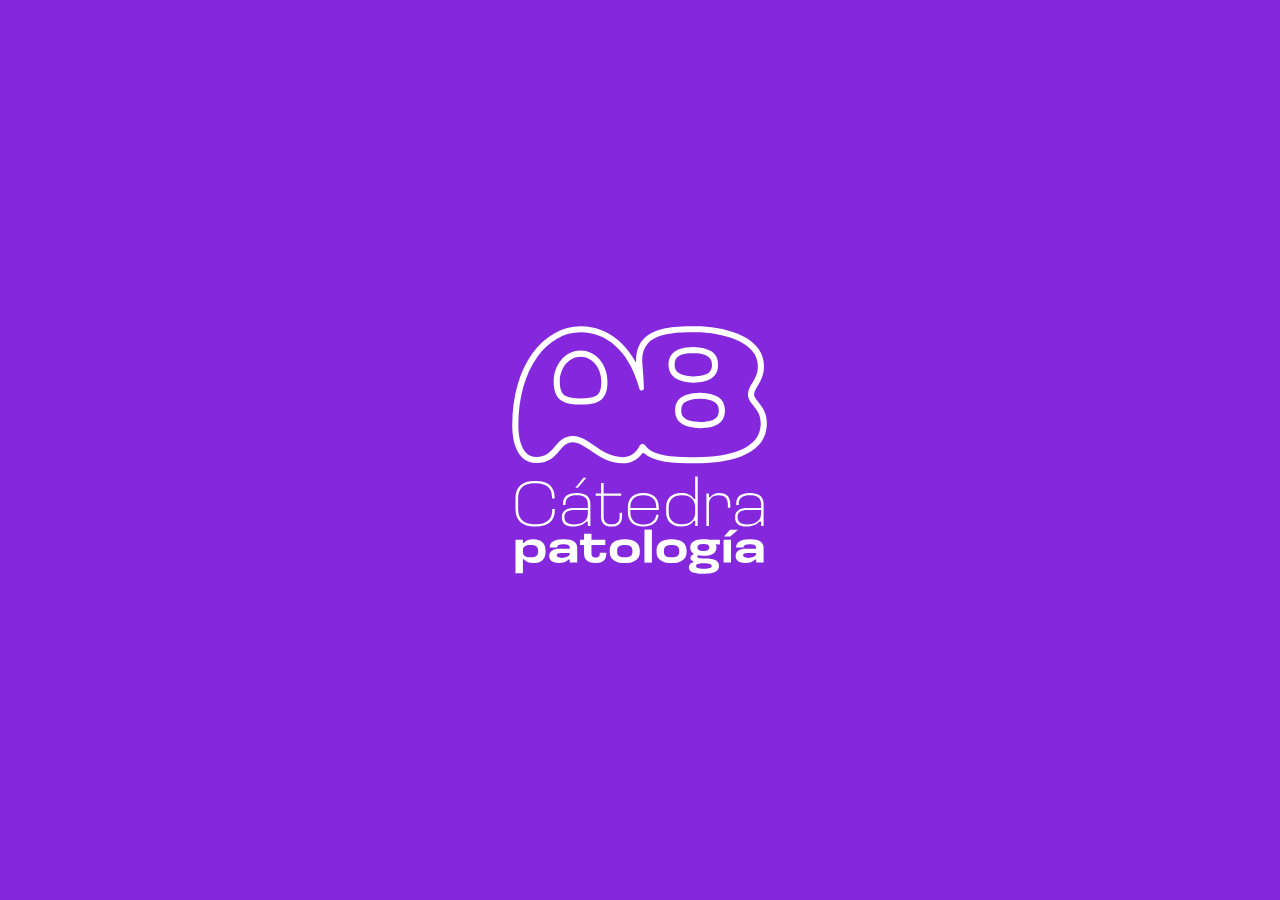
==== commit 282b166b: "App alumno: splash animado (A y B se unen con rebote)" ====
--- a/alumno/index.html
+++ b/alumno/index.html
@@ -51,6 +51,23 @@
 .badge{position:absolute;top:-3px;right:2px;min-width:18px;height:18px;padding:0 5px;border-radius:99px;background:#e5484d;color:#fff;font:700 11px/18px system-ui,sans-serif;text-align:center;box-shadow:0 0 0 2px var(--carta)}
 nav button.on .ico{stroke-width:2.3}
 .oculto{display:none!important}
+/* Splash animado: la A y la B entran enteras, se unen con rebote de goma, pasan al logo y bajan los textos */
+#splash .sp-logo{width:min(62vw,260px);height:auto;overflow:visible}
+#splash .sp-an{transform-box:fill-box;transform-origin:center}
+#sp-a{animation:sp-izq 1.1s linear .2s both}
+#sp-b{animation:sp-der 1.1s linear .2s both}
+#sp-union{animation:sp-goma 1s linear .8s both}
+#sp-solido{animation:sp-apaga .35s ease-in 1.75s forwards}
+#sp-contorno{opacity:0;animation:sp-prende .35s ease-out 1.75s forwards}
+#sp-cat{animation:sp-baja .6s cubic-bezier(.2,1.6,.4,1) 2.05s both}
+#sp-pat{animation:sp-baja .6s cubic-bezier(.2,1.6,.4,1) 2.4s both}
+@keyframes sp-izq{0%{transform:translateX(-140vw);animation-timing-function:cubic-bezier(.5,0,.9,.6)}55%{transform:translateX(0) scale(1,1);animation-timing-function:ease-out}64%{transform:translateX(16px) scale(.86,1.1)}74%{transform:translateX(-7px) scale(1.06,.96)}84%{transform:translateX(3px) scale(.98,1.02)}92%{transform:translateX(-1px) scale(1.01,.99)}100%{transform:translateX(0) scale(1,1)}}
+@keyframes sp-der{0%{transform:translateX(140vw);animation-timing-function:cubic-bezier(.5,0,.9,.6)}55%{transform:translateX(0) scale(1,1);animation-timing-function:ease-out}64%{transform:translateX(-16px) scale(.86,1.1)}74%{transform:translateX(7px) scale(1.06,.96)}84%{transform:translateX(-3px) scale(.98,1.02)}92%{transform:translateX(1px) scale(1.01,.99)}100%{transform:translateX(0) scale(1,1)}}
+@keyframes sp-goma{0%{transform:scale(1,1)}14%{transform:scale(1.2,.82)}28%{transform:scale(.88,1.12)}42%{transform:scale(1.09,.93)}56%{transform:scale(.95,1.05)}70%{transform:scale(1.03,.98)}84%{transform:scale(.99,1.01)}100%{transform:scale(1,1)}}
+@keyframes sp-apaga{to{opacity:0}}
+@keyframes sp-prende{to{opacity:1}}
+@keyframes sp-baja{from{opacity:0;transform:translateY(-70px)}to{opacity:1;transform:translateY(0)}}
+@media (prefers-reduced-motion: reduce){#splash .sp-an,#sp-solido,#sp-contorno{animation:none!important}#sp-solido{opacity:0}#sp-contorno{opacity:1}}
 /* Íconos dentro de títulos, botones y filas */
 .tit-ico{display:flex;align-items:center;gap:8px}
 .tit-ico .ico{width:20px;height:20px;color:var(--primario);flex:none}
@@ -64,7 +81,7 @@
 </style>
 </head>
 <body>
-<div id="splash" aria-hidden="true"><img src="../logo.svg" alt=""><div class="puntos"><i></i><i></i><i></i></div></div>
+<div id="splash" aria-hidden="true"><svg class="sp-logo" xmlns="http://www.w3.org/2000/svg" viewBox="215.56 356.46 463.76 449.44" fill="#ffffff" aria-hidden="true"><g id="sp-union" class="sp-an"><g id="sp-solido"><g id="sp-a" class="sp-an"><g transform="translate(-782 16)"><path d="M1108.28,548.51c-30.76,0-27.79,38.56-67.57,38.56-35.68,0-38.55-47.57-38.55-63.98,0-107.86,55.37-176.76,120.57-176.76s121.39,66.85,121.39,179.63c0,29.94-13.53,61.52-43.47,61.52-43.47,0-65.31-38.98-92.37-38.98ZM1166.2,442.72c0-29.53-19.69-51.67-43.88-51.67-25.43,0-43.88,23.79-43.88,51.67,0,33.63,19.69,36.5,43.88,36.5,25.84,0,43.88-2.87,43.88-36.5Z"/></g></g><g id="sp-b" class="sp-an"><g transform="translate(-987 16)"><path d="M1637.32,466.52c0-16.35,22.08-28.62,17.57-59.68-5.3-44.53-73.54-60.48-118.9-60.48s-110.35.41-104.21,64.97c3.67,39.23,4.08,79.29,0,120.55-6.54,53.95,51.07,55.58,104.21,55.58,56.39,0,120.54-12.67,124.63-62.51,2.86-34.74-23.3-42.91-23.3-58.44ZM1491.15,411.75c0-17.24,9.67-26.21,39.82-27.27h.02c26.98,1,40.14,8.98,40.14,27.27,0,20.32-15.59,26.43-39.77,27.26-22.58-.83-40.21-6.93-40.21-27.26ZM1543.85,522.8c-22.89-.77-40.56-6.56-40.56-26.88,0-17.22,10.39-26.21,40.3-27.27h.03c26.93,1,40.06,8.98,40.06,27.27,0,20.32-15.93,26.1-39.83,26.88Z"/></g></g></g><g id="sp-contorno"><path d="M547.24,605.01c-20.38,0-40.12-.26-57.49-3.39-15.41-2.78-27.02-7.59-35.14-14.61-1.01-.87-2.53-.71-3.32.36-8.45,11.45-20.22,17.64-33.97,17.64-11.33,0-22.21-2.52-33.29-7.72-9.48-4.45-17.91-10.3-25.35-15.46-11.27-7.82-21-14.58-30.85-14.58-11.37,0-16.84,6.58-23.75,14.91-8.3,10-18.64,22.45-41.71,22.45-17.1,0-29.81-9.89-36.76-28.59-5.27-14.18-6.05-30.43-6.05-38.85,0-25.87,3.22-50.21,9.58-72.35,6.08-21.17,14.88-39.89,26.16-55.64,11.09-15.49,24.19-27.58,38.94-35.95,14.94-8.48,30.96-12.77,47.6-12.77,25.01,0,48.48,8.95,67.87,25.88,9.66,8.44,18.29,18.82,25.65,30.85,1.34,2.18,2.63,4.42,3.88,6.72.33.61,1.25.36,1.23-.33-.51-16.46,3.82-29.86,12.92-39.86,21.14-23.25,63.18-23.25,93.86-23.25,11.88,0,24.58,1.1,36.74,3.17,13.8,2.35,26.41,5.84,37.49,10.36,27.8,11.35,43.84,28.58,46.4,49.83,2.9,20.11-4.62,32.84-10.66,43.08-3.39,5.74-6.32,10.71-6.32,15.45,0,3.93,3.16,7.85,7.15,12.83,7.29,9.07,17.27,21.5,15.4,44.24-1.04,12.7-5.84,23.83-14.27,33.08-7.4,8.12-17.67,14.83-30.54,19.95-26.07,10.38-58.66,12.56-81.41,12.56ZM446.96,573.39c1.84-3.8,7.13-4.17,9.47-.65h0c14.22,21.32,58.48,21.32,90.81,21.32s58-4.08,77.36-11.79c23.57-9.39,36.34-24.11,37.95-43.76,1.51-18.4-6.21-28.01-13.03-36.5-4.92-6.12-9.56-11.9-9.56-19.68s3.81-14.18,7.83-21.01c5.71-9.68,11.62-19.69,9.24-36.02l-.02-.14c-2.57-21.59-23-34.25-39.68-41.07-19.49-7.96-45.7-12.72-70.09-12.72-28.65,0-67.88,0-85.77,19.67-8.1,8.91-11.29,21.11-9.75,37.29.99,10.59,1.73,21.22,2.2,31.6l.5,11c.22,4.77-6.54,5.94-7.95,1.38l-3.24-10.52c-17.43-56.62-55.34-90.42-101.4-90.42-29.68,0-57.26,15.68-77.65,44.15-21.73,30.34-33.69,73.53-33.69,121.62,0,7.69.7,22.47,5.37,35.05,5.36,14.44,14.03,21.46,26.51,21.46,17.94,0,25.4-8.99,33.3-18.5,7.34-8.84,15.65-18.86,32.17-18.86,13.28,0,24.84,8.03,37.09,16.53,14.33,9.95,30.57,21.23,52.4,21.23,16.22,0,25.07-11.24,29.65-20.68h0ZM554.86,542.35h-.18c-13.36-.46-23.33-2.62-30.46-6.62-9.37-5.26-14.13-13.63-14.13-24.89,0-10.57,3.58-18.26,10.95-23.53,7.2-5.15,17.8-7.8,33.38-8.36h.33s.1,0,.1,0c14.39.53,24.86,3.1,32.01,7.84,8.01,5.31,12.07,13.4,12.07,24.05,0,11.31-4.48,19.67-13.32,24.84-7,4.1-16.71,6.22-30.57,6.67h-.18ZM554.62,489.88c-13.05.48-21.95,2.55-27.22,6.32-4.41,3.15-6.37,7.66-6.37,14.63,0,9.59,4.02,19.52,33.83,20.57,27.49-.92,33.13-8.89,33.13-20.57,0-6.95-2.28-11.69-7.18-14.94-5.4-3.58-13.97-5.55-26.19-6.02ZM341.43,500.12c-11.02,0-23.57-.49-32.93-6.28-10.13-6.27-15.05-17.57-15.05-34.55,0-14.56,4.71-28.28,13.27-38.64,8.99-10.89,21.32-16.89,34.71-16.89,26.91,0,47.98,24.39,47.98,55.53,0,8.7-1.16,15.69-3.55,21.39-2.36,5.63-6.01,10.05-10.86,13.13-9.17,5.83-21.61,6.32-33.58,6.32ZM341.43,414.7c-20.77,0-37.04,19.59-37.04,44.59,0,17.15,5.64,22.62,9.88,25.25,6.22,3.85,15.36,4.64,27.17,4.64,12.63,0,21.67-.77,27.71-4.61,4.01-2.55,9.33-7.94,9.33-25.28,0-25-16.27-44.59-37.04-44.59ZM542.75,461.16h-.19c-13.18-.49-23.06-2.73-30.22-6.85-4.46-2.57-7.91-5.92-10.26-9.95-2.49-4.28-3.76-9.35-3.76-15.07,0-10.6,3.46-18.29,10.57-23.5,7.06-5.17,17.64-7.84,33.28-8.39h.29s.12,0,.12,0c14.42.53,24.9,3.1,32.07,7.83,8.03,5.31,12.1,13.4,12.1,24.06,0,11.32-4.42,19.72-13.13,24.97-7.02,4.23-16.78,6.43-30.69,6.9h-.19ZM542.38,408.32c-13.07.48-21.9,2.53-27.02,6.28-4.22,3.09-6.1,7.62-6.1,14.68,0,9.16,3.81,19.8,33.5,20.93,27.43-.97,33.05-9.07,33.05-20.93,0-6.94-2.29-11.69-7.19-14.94-5.41-3.58-14-5.55-26.25-6.02Z"/></g></g><g id="sp-cat" class="sp-an"><path d="M261.93,636.31c21.1,0,33.25,10.01,33.25,28.61v2.98h-4.77v-2.98c0-16.09-10.01-24.55-28.49-24.55h-2.98c-18.47,0-28.84,8.58-28.84,26.94v19.19c0,18.83,10.85,27.06,28.84,27.06h2.98c17.88,0,28.84-8.34,28.84-24.08v-3.1h4.77v3.1c0,18.47-13.11,28.13-33.61,28.13h-2.98c-20.5,0-33.61-9.65-33.61-31.11v-19.19c0-20.98,12.52-30.99,33.61-30.99h2.98Z"/><path d="M335.59,658.12c13.83,0,23.36,5.84,23.36,19.07v39.69h-4.53v-8.1h-2.62c-6.08,6.67-14.54,8.82-23.24,8.82-12.4,0-20.5-4.89-20.5-16.21,0-10.73,6.91-16.57,22.41-16.57h23.96v-7.63c0-11.32-8.22-15.38-18.83-15.38h-2.15c-10.25,0-18.83,4.05-18.83,15.38v1.91h-4.53v-1.91c0-13.23,9.54-19.07,23.36-19.07h2.15ZM312.59,701.15c0,9.06,6.79,12.75,17.16,12.75,8.82,0,24.67-3.22,24.67-19.07v-6.67h-23.84c-12.51,0-18,4.41-18,12.99ZM351.8,630.71l-15.26,17.88h-4.41l14.42-17.88h5.24Z"/><path d="M382.55,640.25v18.59h31.35v3.81h-31.35v37.07c0,9.89,5.24,14.06,13.23,14.06h2.15c7.63,0,13.23-4.17,13.23-14.06v-6.67h4.29v6.67c0,12.63-7.63,17.88-17.52,17.88h-2.15c-10.37,0-17.88-5.24-17.88-17.88v-37.07h-9.42v-3.81h9.42v-18.59h4.65Z"/><path d="M454.54,658.12c15.14,0,26.46,8.58,26.46,25.03v5.01h-50.77v4.17c0,14.3,8.94,21.57,22.05,21.57h2.26c12.75,0,20.26-5.96,21.93-17.04h4.29c-1.67,13.35-10.97,20.74-26.22,20.74h-2.26c-15.38,0-26.46-8.34-26.46-25.39v-9.06c0-16.45,11.08-25.03,26.46-25.03h2.26ZM430.23,682.8v1.79h46.25v-1.91c0-13.71-9.18-20.86-21.93-20.86h-2.26c-13.11,0-22.05,7.15-22.05,20.98Z"/><path d="M550.37,628.68v88.2h-4.53v-9.42h-2.26c-4.53,6.91-12.75,10.13-21.45,10.13h-2.26c-15.61,0-25.74-9.42-25.74-25.27v-8.94c0-15.61,10.13-25.27,25.74-25.27h2.26c8.58,0,16.81,3.22,21.45,10.37h2.26v-39.81h4.53ZM498.64,683.39v8.94c0,13.23,8.7,21.45,22.53,21.45h2.15c13.11,0,22.53-7.63,22.53-21.45v-8.94c0-13.59-9.18-21.45-22.53-21.45h-2.15c-13.83,0-22.53,8.34-22.53,21.45Z"/><path d="M570.4,658.84v6.67h2.15c3.1-4.41,8.46-7.39,16.81-7.39,12.04,0,19.19,6.44,19.19,19.79v6.32h-4.41v-5.84c0-10.49-5.6-16.33-16.45-16.33s-17.28,5.84-17.28,16.33v38.5h-4.53v-58.05h4.53Z"/><path d="M644.53,658.12c13.83,0,23.36,5.84,23.36,19.07v39.69h-4.53v-8.1h-2.62c-6.08,6.67-14.54,8.82-23.24,8.82-12.4,0-20.5-4.89-20.5-16.21,0-10.73,6.91-16.57,22.41-16.57h23.96v-7.63c0-11.32-8.22-15.38-18.83-15.38h-2.15c-10.25,0-18.83,4.05-18.83,15.38v1.91h-4.53v-1.91c0-13.23,9.54-19.07,23.36-19.07h2.15ZM621.53,701.15c0,9.06,6.79,12.75,17.16,12.75,8.82,0,24.67-3.22,24.67-19.07v-6.67h-23.84c-12.51,0-18,4.41-18,12.99Z"/></g><g id="sp-pat" class="sp-an"><path d="M238.56,741.22v5.73h1.83c3.42-4.14,8.36-6.53,15.69-6.53h1.91c11.71,0,20.95,5.97,20.95,19.83v2.71c0,14.02-9.24,19.83-20.95,19.83h-1.91c-7.65,0-12.5-2.39-15.69-6.53h-1.83v24.93h-13.22v-59.97h13.22ZM238.56,760.17v2.87c0,6.61,5.26,9.64,12.66,9.64h1.83c7.49,0,12.66-3.11,12.66-9.64v-2.87c0-6.37-5.18-9.56-12.66-9.56h-1.83c-7.41,0-12.66,3.11-12.66,9.56Z"/><path d="M311.91,740.42c16.25,0,23.49,5.65,23.49,14.97v26.68h-13.22v-5.65h-2.15c-3.82,4.38-9.24,6.37-17.76,6.37-9.95,0-16.72-3.98-16.72-12.34s6.13-13.14,19.43-13.14h17.2v-1.91c0-4.22-3.5-6.21-10.35-6.21h-1.83c-6.77,0-10.43,1.91-10.43,5.97h-13.14c0-9.24,7.73-14.73,23.57-14.73h1.91ZM298.85,769.09c0,2.79,2.63,4.54,9.4,4.54,6.21,0,13.94-1.83,13.94-7.65v-1.27h-14.97c-5.97,0-8.36,1.27-8.36,4.38Z"/><path d="M360.89,730.39v10.83h24.61v9.24h-24.61v15.85c0,4.14,2.15,6.77,6.53,6.77h1.91c4.38,0,6.37-2.63,6.37-6.77v-1.67h11.63v1.67c0,11.55-7.01,16.49-17.76,16.49h-1.91c-11.71,0-19.99-4.94-19.99-16.49v-15.85h-7.17v-9.24h7.17v-10.83h13.22Z"/><path d="M421.25,740.42c15.21,0,25.88,6.69,25.88,19.83v2.71c0,13.38-10.67,19.83-25.88,19.83h-1.91c-15.29,0-25.88-6.45-25.88-19.83v-2.71c0-13.14,10.59-19.83,25.88-19.83h1.91ZM406.68,760.17v2.87c0,5.81,3.74,9.64,12.66,9.64h1.91c8.92,0,12.66-3.82,12.66-9.64v-2.87c0-5.73-3.74-9.56-12.66-9.56h-1.91c-8.92,0-12.66,3.82-12.66,9.56Z"/><path d="M468.64,723.14v58.93h-13.22v-58.93h13.22Z"/><path d="M504.71,740.42c15.21,0,25.88,6.69,25.88,19.83v2.71c0,13.38-10.67,19.83-25.88,19.83h-1.91c-15.29,0-25.88-6.45-25.88-19.83v-2.71c0-13.14,10.59-19.83,25.88-19.83h1.91ZM490.14,760.17v2.87c0,5.81,3.74,9.64,12.66,9.64h1.91c8.92,0,12.66-3.82,12.66-9.64v-2.87c0-5.73-3.74-9.56-12.66-9.56h-1.91c-8.92,0-12.66,3.82-12.66,9.56Z"/><path d="M561.74,740.42c2.95,0,5.73.24,8.2.8h19.99v8.76l-7.49-.8c.88,1.59,1.35,3.5,1.35,5.5v.8c0,8.84-7.73,14.33-22.06,14.33h-2.47c-2.79,0-5.5-.24-8.2-.72-.72.32-1.43.96-1.43,2.15,0,2.31,2.55,3.42,9.56,3.42h4.86c16.56,0,24.29,3.98,24.29,12.74v.8c0,8.52-7.88,13.7-25.64,13.7h-3.11c-17.44,0-24.93-4.22-24.93-10.75v-.8c0-4.38,2.95-7.33,7.88-8.76v-1.91c-3.5-1.19-5.1-3.19-5.1-6.05s2.15-5.18,5.1-6.13v-1.83c-3.34-2.39-5.42-6.05-5.42-10.19v-.8c0-8.6,7.96-14.26,22.14-14.26h2.47ZM547.48,787.89v.4c0,3.19,3.66,4.78,12.66,4.78h2.15c9.24,0,12.98-1.59,12.98-4.78v-.4c0-3.11-3.74-4.78-12.98-4.78h-2.39c-8.52,0-12.42,1.67-12.42,4.78ZM549.87,754.68v.8c0,3.42,3.19,5.81,9.64,5.81h1.91c6.53,0,9.64-2.31,9.64-5.81v-.8c0-3.5-3.11-5.73-9.64-5.73h-1.83c-6.53,0-9.72,2.23-9.72,5.73Z"/><path d="M609.76,741.22v40.85h-13.22v-40.85h13.22ZM622.26,723.38l-13.78,11.95h-11.31l10.83-11.95h14.26Z"/><path d="M644.4,740.42c16.25,0,23.49,5.65,23.49,14.97v26.68h-13.22v-5.65h-2.15c-3.82,4.38-9.24,6.37-17.76,6.37-9.95,0-16.72-3.98-16.72-12.34s6.13-13.14,19.43-13.14h17.2v-1.91c0-4.22-3.5-6.21-10.35-6.21h-1.83c-6.77,0-10.43,1.91-10.43,5.97h-13.14c0-9.24,7.73-14.73,23.57-14.73h1.91ZM631.34,769.09c0,2.79,2.63,4.54,9.4,4.54,6.21,0,13.94-1.83,13.94-7.65v-1.27h-14.97c-5.97,0-8.36,1.27-8.36,4.38Z"/></g></svg></div>
 <header class="barra-cat"><img class="logo" src="../logo.svg" alt="Logo de la cátedra"><div class="info"><b id="htit">Cátedra</b><span id="hsub"></span><br><button id="b-salir-top" class="oculto">Salir</button></div></header>
 <main>
 
@@ -465,7 +482,14 @@
 
 /* ---------- arranque ---------- */
 [].forEach.call(document.querySelectorAll("[data-ico]"), function (e) { e.innerHTML = icono(e.getAttribute("data-ico")); });
-setTimeout(function () { var sp = $("splash"); if (sp) { sp.classList.add("fuera"); setTimeout(function () { sp.remove(); }, 400); } }, 1100);
+/* Splash: dura lo que la animación (o menos si reduce el movimiento); tocando se saltea */
+(function () {
+  var sp = $("splash"); if (!sp) { return; }
+  var quieto = window.matchMedia && matchMedia("(prefers-reduced-motion: reduce)").matches;
+  function cerrar() { if (!sp.parentNode) { return; } sp.classList.add("fuera"); setTimeout(function () { sp.remove(); }, 400); }
+  sp.addEventListener("click", cerrar);
+  setTimeout(cerrar, quieto ? 1400 : 4200);
+})();
 cargarCatedra(function (c) {
   document.title = c.CATEDRA_CORTO || c.CATEDRA_NOMBRE;
   $("htit").textContent = c.CATEDRA_NOMBRE;
